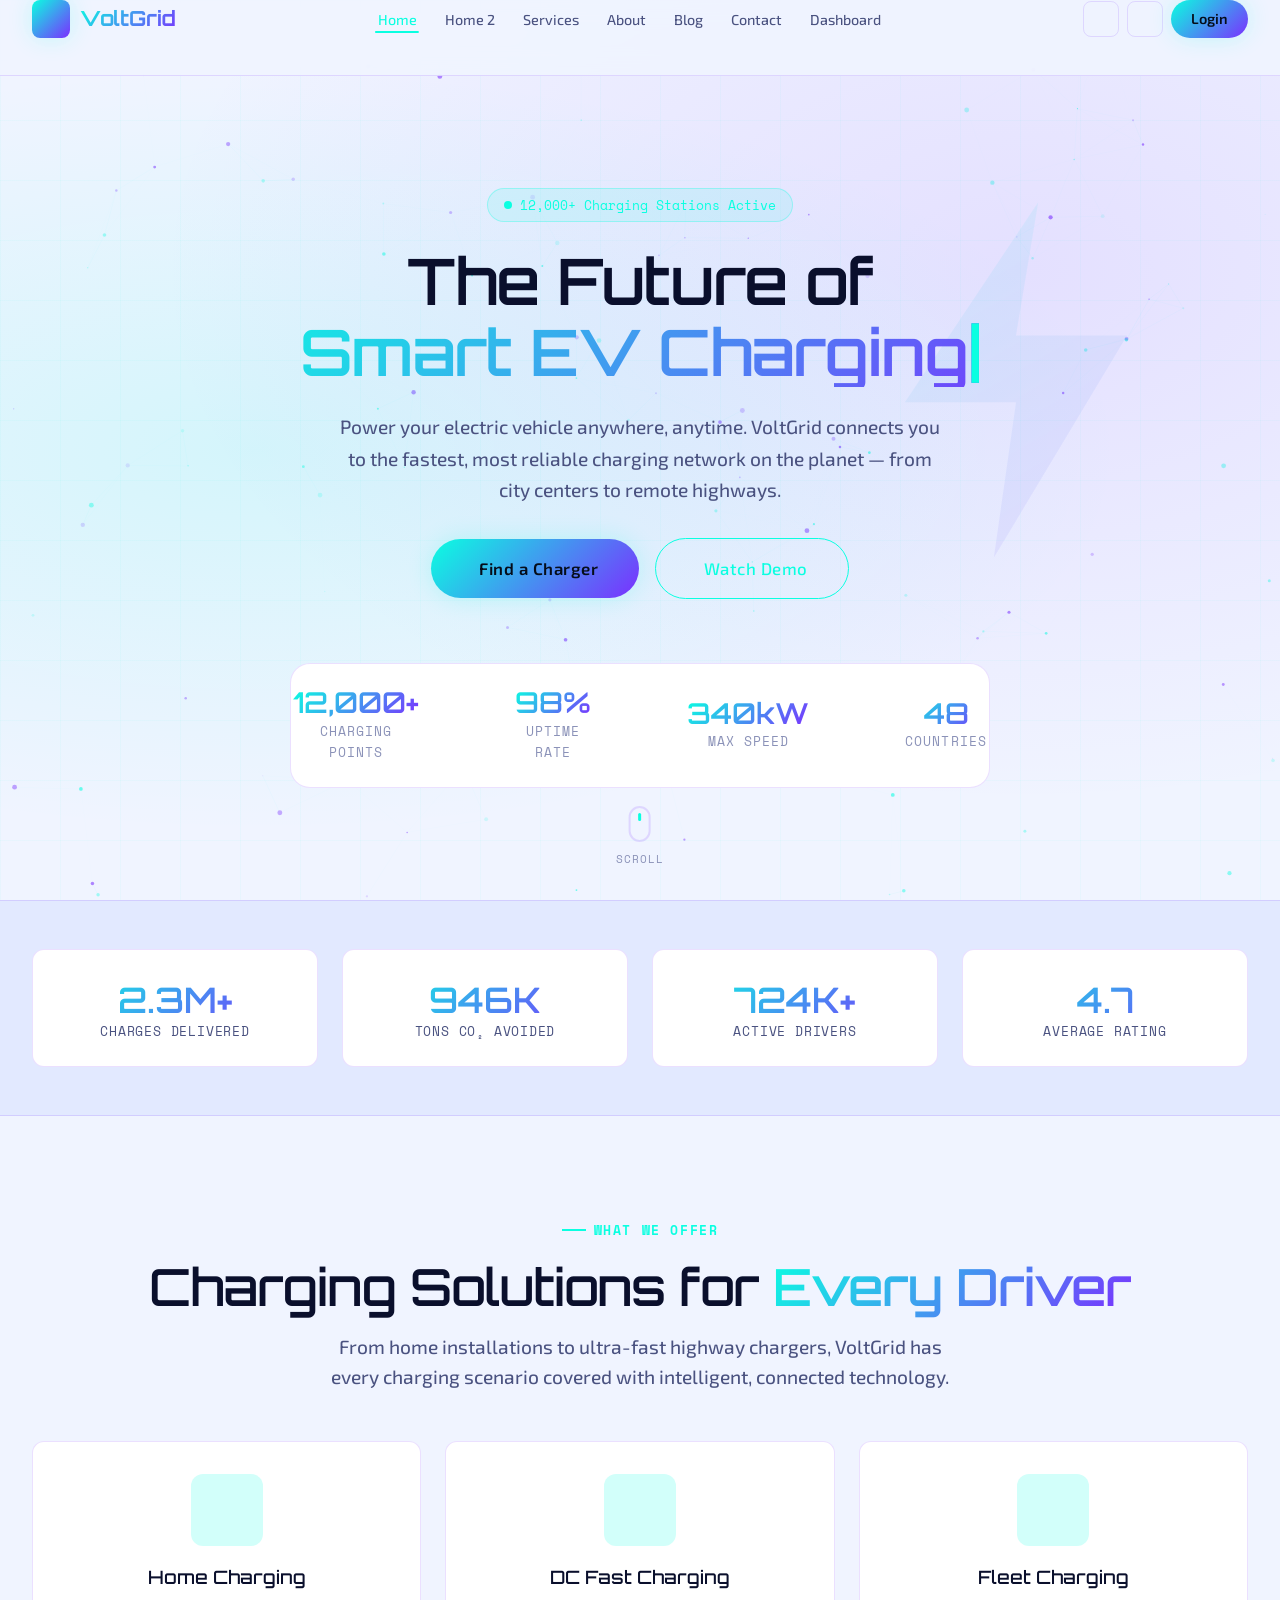
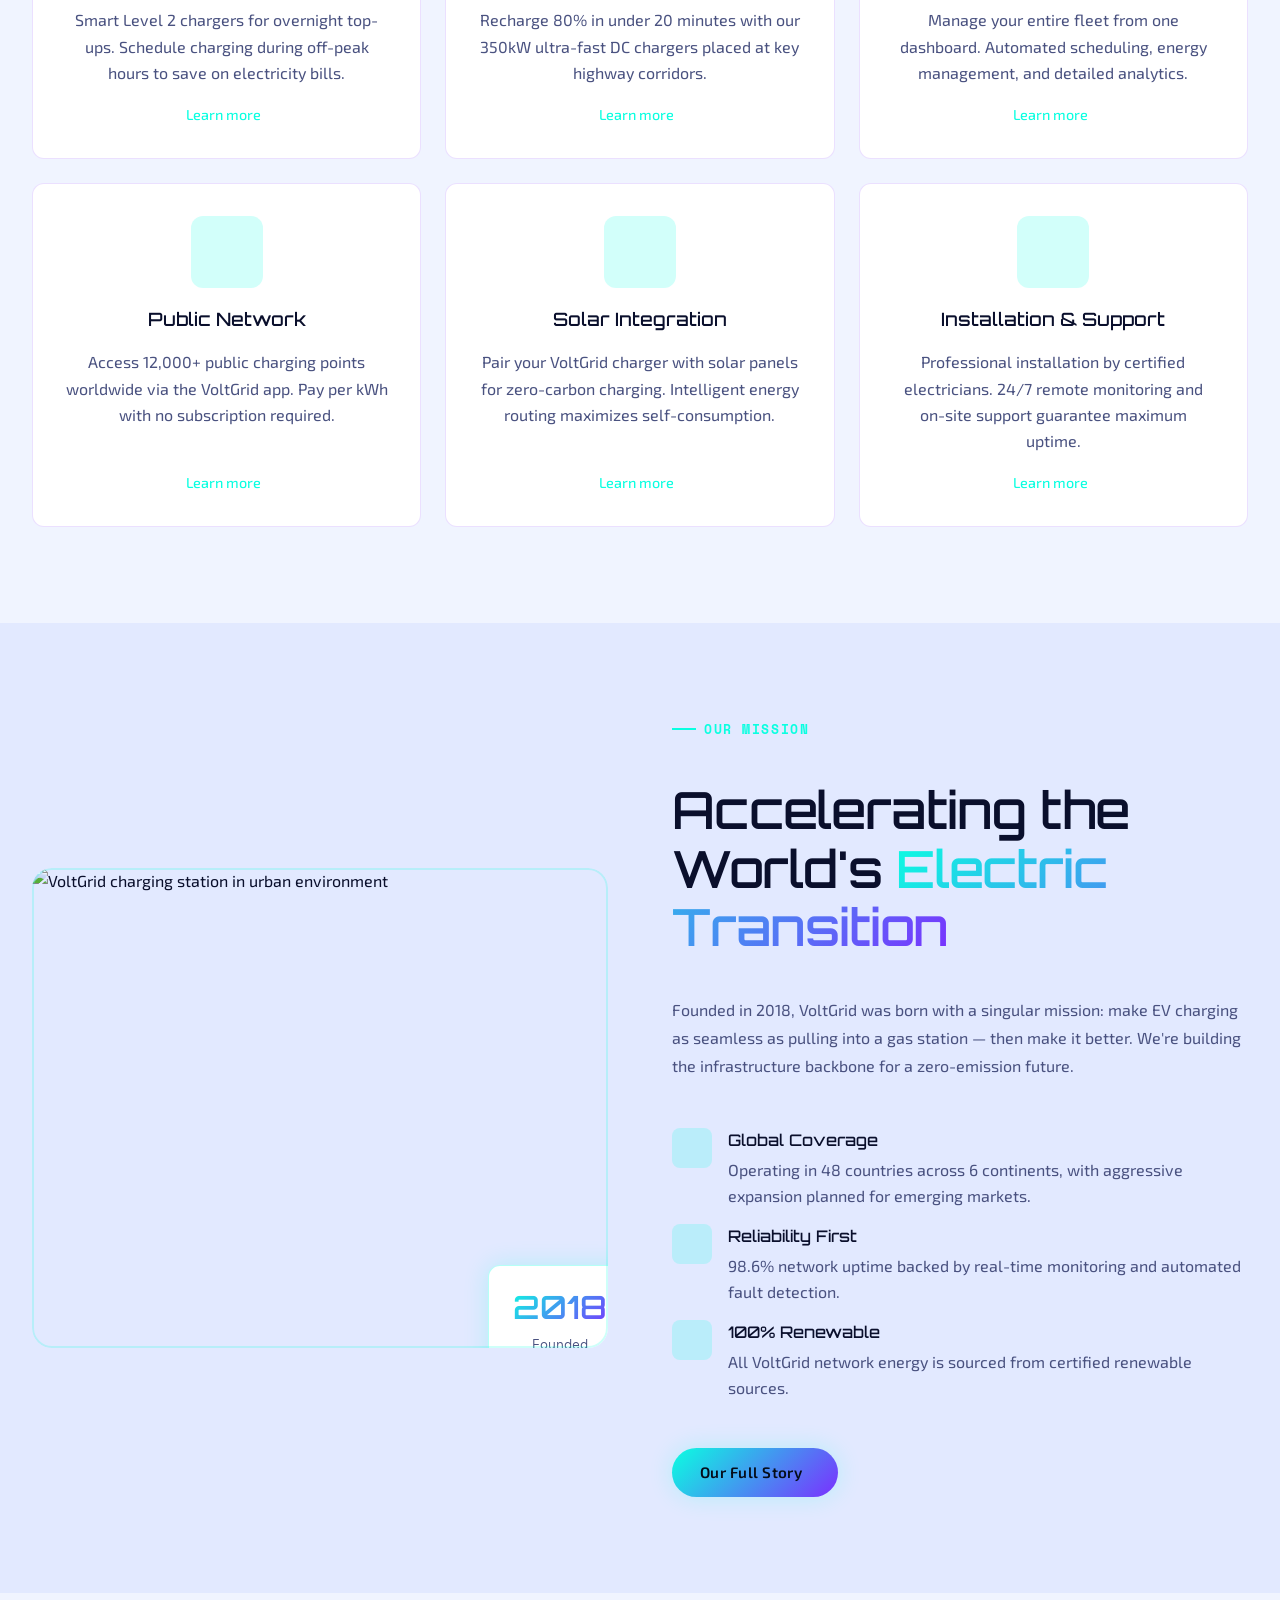
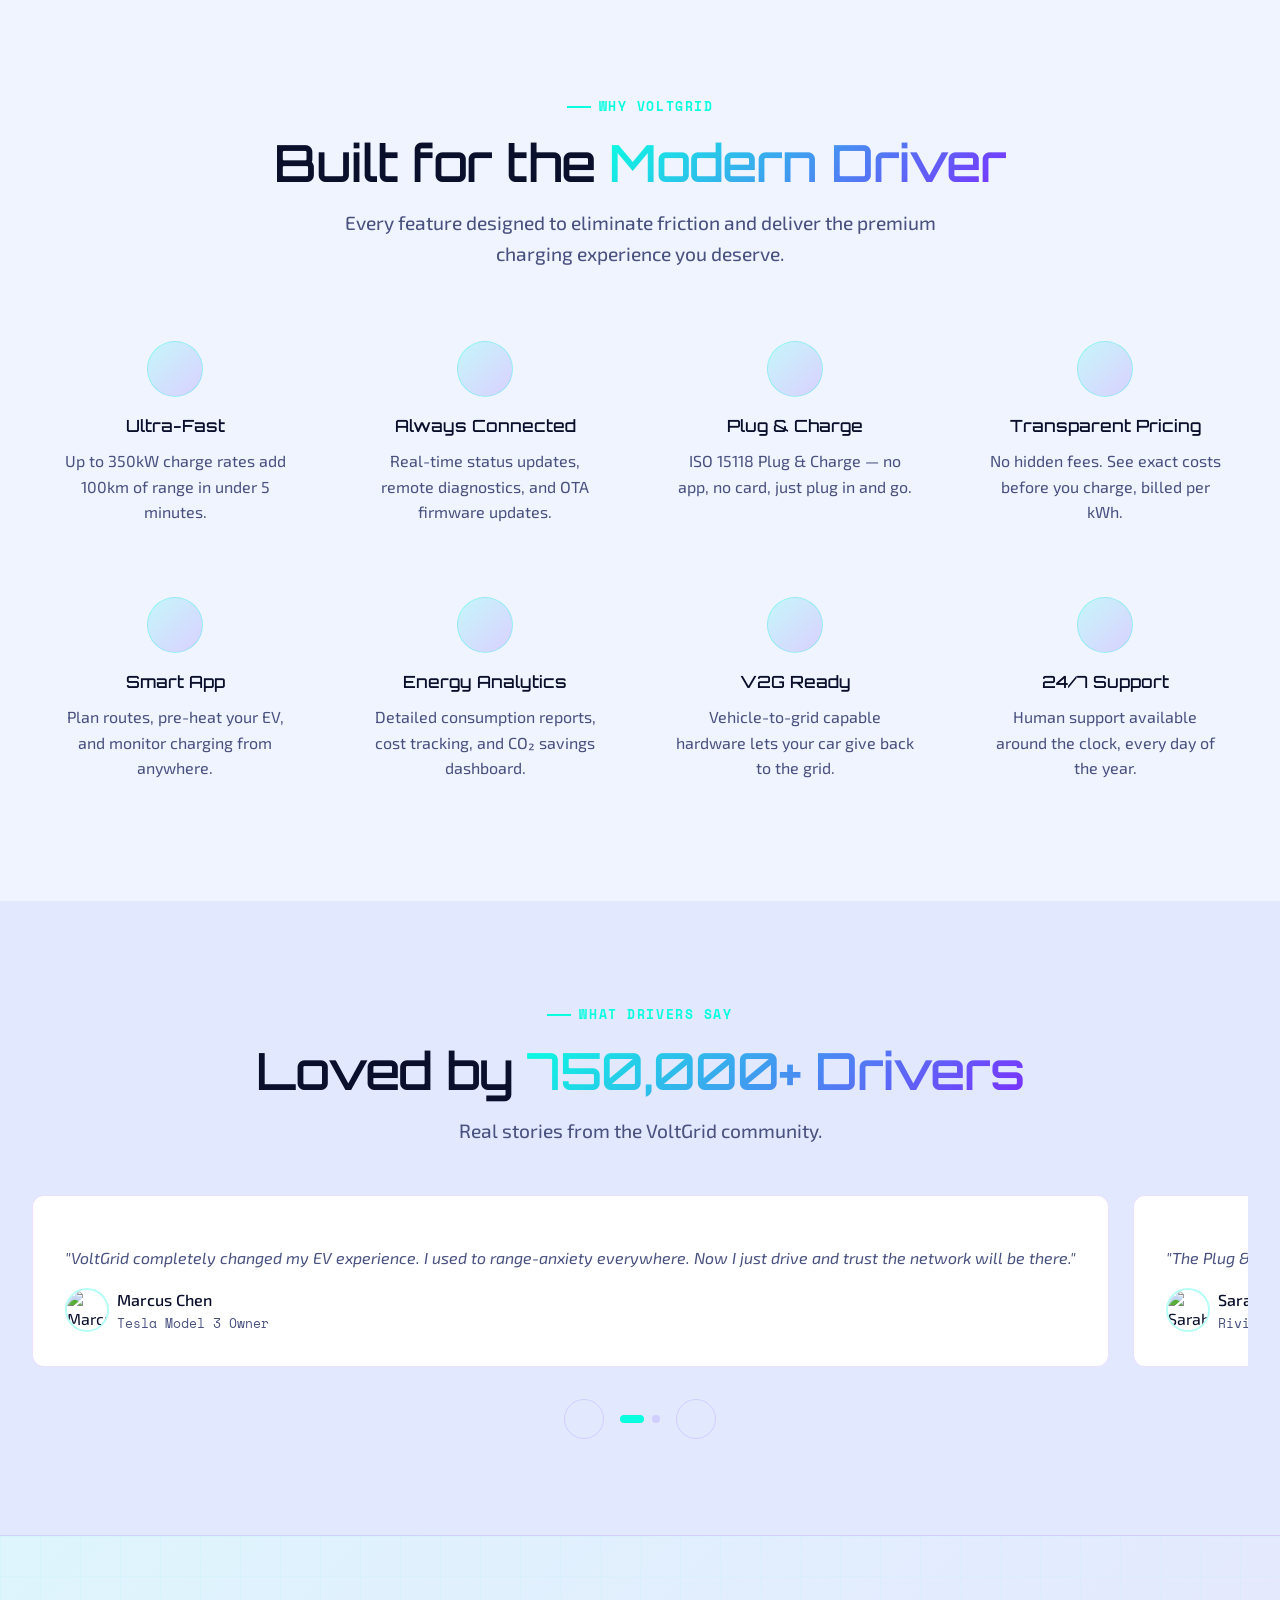
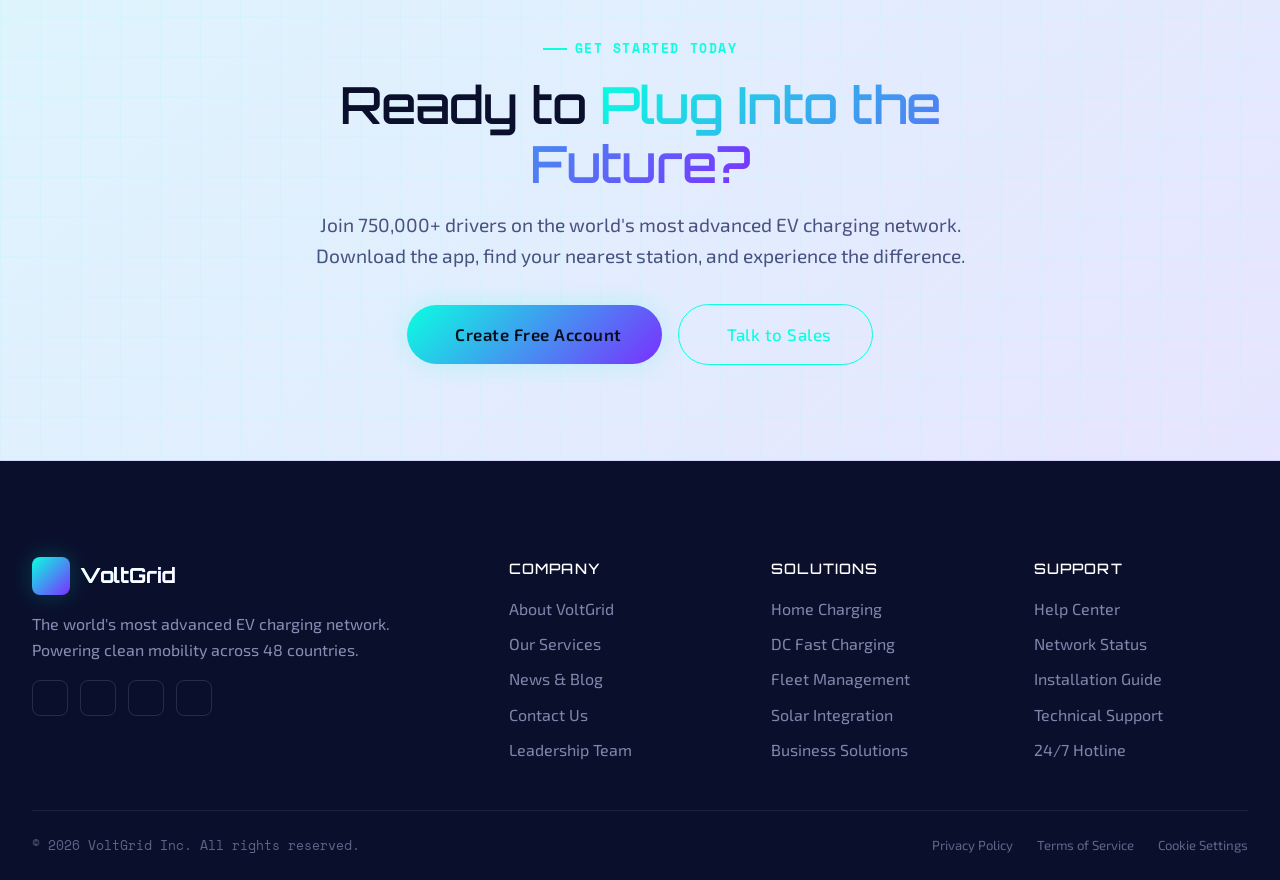
==== index.html @ 47f08f31 "first commit" ====
<!DOCTYPE html>
<html lang="en" data-theme="dark">
<head>
  <meta charset="UTF-8" />
  <meta name="viewport" content="width=device-width, initial-scale=1.0" />
  <title>VoltGrid — Premium EV Charging Network</title>
  <meta name="description" content="VoltGrid is your premium electric vehicle charging network. Find fast chargers, book a slot, and power your journey across 12,000+ charging stations worldwide." />
  <link rel="icon" href="data:image/svg+xml,<svg xmlns='http://www.w3.org/2000/svg' viewBox='0 0 100 100'><text y='.9em' font-size='90'>⚡</text></svg>" />
  <link rel="stylesheet" href="assets/css/style.css" />
  <link rel="stylesheet" href="assets/css/rtl.css" />
  <script src="https://unpkg.com/@phosphor-icons/web@2.1.1/src/index.js" defer></script>
  <!-- JSON-LD Structured Data -->
  <script type="application/ld+json">
  {
    "@context": "https://schema.org",
    "@type": "Organization",
    "name": "VoltGrid",
    "description": "Premium EV Charging Network",
    "url": "https://voltgrid.ev",
    "logo": "https://voltgrid.ev/assets/logo.png",
    "contactPoint": {
      "@type": "ContactPoint",
      "telephone": "+1-800-VOLTGRID",
      "contactType": "customer support"
    }
  }
  </script>
</head>
<body>

  <!-- ── NAVBAR ── -->
  <nav class="navbar" role="navigation" aria-label="Main navigation">
    <div class="container">
      <div class="nav-inner">
        <a href="index.html" class="nav-logo" aria-label="VoltGrid Home">
          <div class="nav-logo-icon"><i class="ph ph-lightning"></i></div>
          <span class="nav-logo-text">VoltGrid</span>
        </a>
        <ul class="nav-links" role="list">
          <li><a href="index.html" class="nav-link">Home</a></li>
          <li><a href="home2.html" class="nav-link">Home 2</a></li>
          <li><a href="services.html" class="nav-link">Services</a></li>
          <li><a href="about.html" class="nav-link">About</a></li>
          <li><a href="blog.html" class="nav-link">Blog</a></li>
          <li><a href="contact.html" class="nav-link">Contact</a></li>
          <li><a href="dashboard.html" class="nav-link">Dashboard</a></li>
        </ul>
        <div class="nav-actions">
          <button class="btn-rtl" aria-label="Toggle RTL direction" title="Toggle text direction">
            <i class="ph ph-arrows-left-right"></i>
          </button>
          <button class="btn-theme" aria-label="Switch to dark mode">
            <i class="ph ph-moon"></i>
          </button>
          <a href="login.html" class="btn-login">Login</a>
          <button class="btn-hamburger" aria-label="Open navigation menu" aria-expanded="false" aria-controls="nav-drawer">
            <i class="ph ph-list"></i>
          </button>
        </div>
      </div>
    </div>
  </nav>

  <!-- Drawer Overlay -->
  <div class="nav-overlay" role="presentation"></div>

  <!-- Mobile Drawer -->
  <div class="nav-drawer" id="nav-drawer" role="dialog" aria-modal="true" aria-label="Navigation menu">
    <div class="drawer-header">
      <a href="index.html" class="nav-logo">
        <div class="nav-logo-icon"><i class="ph ph-lightning"></i></div>
        <span class="nav-logo-text">VoltGrid</span>
      </a>
      <button class="btn-drawer-close" aria-label="Close navigation menu">
        <i class="ph ph-x"></i>
      </button>
    </div>
    <nav class="drawer-links" aria-label="Mobile navigation">
      <a href="index.html" class="drawer-link"><i class="ph ph-house"></i> Home</a>
      <a href="home2.html" class="drawer-link"><i class="ph ph-layout"></i> Home 2</a>
      <a href="services.html" class="drawer-link"><i class="ph ph-briefcase"></i> Services</a>
      <a href="about.html" class="drawer-link"><i class="ph ph-info"></i> About</a>
      <a href="blog.html" class="drawer-link"><i class="ph ph-newspaper"></i> Blog</a>
      <a href="contact.html" class="drawer-link"><i class="ph ph-envelope"></i> Contact</a>
      <a href="dashboard.html" class="drawer-link"><i class="ph ph-squares-four"></i> Dashboard</a>
    </nav>
    <div class="drawer-footer">
      <span class="drawer-label">Preferences</span>
      <div class="drawer-actions">
        <button class="btn-theme" aria-label="Toggle theme">
          <i class="ph ph-moon"></i>
        </button>
        <button class="btn-rtl" aria-label="Toggle text direction">
          <i class="ph ph-arrows-left-right"></i>
        </button>
        <a href="login.html" class="btn btn-primary btn-sm" style="margin-inline-start: auto;">Login</a>
      </div>
    </div>
  </div>

  <!-- ── MAIN ── -->
  <main id="main-content">

    <!-- ── HERO ── -->
    <section class="hero" aria-labelledby="hero-heading">
      <canvas id="particle-canvas" aria-hidden="true"></canvas>
      <div class="hero-grid-bg" aria-hidden="true"></div>
      <div class="hero-gradient" aria-hidden="true"></div>

      <!-- Floating bolt decoration -->
      <div class="hero-bolt" aria-hidden="true">
        <svg viewBox="0 0 120 180" fill="none" xmlns="http://www.w3.org/2000/svg">
          <path d="M70 10L10 100H60L50 170L110 70H60L70 10Z" fill="url(#boltGrad)" />
          <defs>
            <linearGradient id="boltGrad" x1="10" y1="10" x2="110" y2="170" gradientUnits="userSpaceOnUse">
              <stop stop-color="#0AFFE1"/>
              <stop offset="1" stop-color="#7B2FFF"/>
            </linearGradient>
          </defs>
        </svg>
      </div>

      <div class="container">
        <div class="hero-content">
          <div class="hero-badge">
            <span class="pulse"></span>
            12,000+ Charging Stations Active
          </div>

          <h1 class="hero-h1" id="hero-heading">
            <span class="line-1">The Future of</span>
            <span class="line-2 typewriter" id="typewriter-headline">Smart EV Charging</span>
          </h1>

          <p class="hero-lead">
            Power your electric vehicle anywhere, anytime. VoltGrid connects you to the fastest, most reliable charging network on the planet — from city centers to remote highways.
          </p>

          <div class="hero-actions">
            <a href="services.html" class="btn btn-primary btn-lg">
              <i class="ph ph-lightning-slash"></i>
              Find a Charger
            </a>
            <a href="about.html" class="btn btn-secondary btn-lg">
              <i class="ph ph-play-circle"></i>
              Watch Demo
            </a>
          </div>

          <div class="hero-stats">
            <div class="hero-stat">
              <div class="hero-stat-num"><span data-count="12000">0</span>+</div>
              <div class="hero-stat-label">Charging Points</div>
            </div>
            <div class="hero-stat-divider"></div>
            <div class="hero-stat">
              <div class="hero-stat-num"><span data-count="98">0</span>%</div>
              <div class="hero-stat-label">Uptime Rate</div>
            </div>
            <div class="hero-stat-divider"></div>
            <div class="hero-stat">
              <div class="hero-stat-num"><span data-count="340">0</span>kW</div>
              <div class="hero-stat-label">Max Speed</div>
            </div>
            <div class="hero-stat-divider"></div>
            <div class="hero-stat">
              <div class="hero-stat-num"><span data-count="48">0</span></div>
              <div class="hero-stat-label">Countries</div>
            </div>
          </div>
        </div>
      </div>

      <div class="scroll-indicator" aria-hidden="true">
        <div class="scroll-mouse"></div>
        <span>Scroll</span>
      </div>
    </section>

    <!-- ── STATS BAR ── -->
    <section class="stats-bar section-sm" aria-label="Key statistics">
      <div class="container">
        <div class="stats-grid">
          <div class="stat-item reveal">
            <div class="stat-icon"><i class="ph ph-charging-station"></i></div>
            <div class="stat-number"><span data-count="2.4">0</span>M+</div>
            <div class="stat-label">Charges Delivered</div>
          </div>
          <div class="stat-item reveal reveal-delay-1">
            <div class="stat-icon"><i class="ph ph-leaf"></i></div>
            <div class="stat-number"><span data-count="980">0</span>K</div>
            <div class="stat-label">Tons CO₂ Avoided</div>
          </div>
          <div class="stat-item reveal reveal-delay-2">
            <div class="stat-icon"><i class="ph ph-users"></i></div>
            <div class="stat-number"><span data-count="750">0</span>K+</div>
            <div class="stat-label">Active Drivers</div>
          </div>
          <div class="stat-item reveal reveal-delay-3">
            <div class="stat-icon"><i class="ph ph-star"></i></div>
            <div class="stat-number"><span data-count="4.9">0</span></div>
            <div class="stat-label">Average Rating</div>
          </div>
        </div>
      </div>
    </section>

    <!-- ── SERVICES ── -->
    <section class="section" aria-labelledby="services-heading">
      <div class="container">
        <div class="text-center">
          <span class="section-label">What We Offer</span>
          <h2 class="section-heading" id="services-heading">
            Charging Solutions for <span class="text-gradient">Every Driver</span>
          </h2>
          <p class="section-subtext">
            From home installations to ultra-fast highway chargers, VoltGrid has every charging scenario covered with intelligent, connected technology.
          </p>
        </div>
        <div class="services-grid">
          <article class="service-card reveal">
            <div class="service-icon"><i class="ph ph-house-line"></i></div>
            <h3 class="service-title">Home Charging</h3>
            <p class="service-desc">Smart Level 2 chargers for overnight top-ups. Schedule charging during off-peak hours to save on electricity bills.</p>
            <a href="services.html" class="service-link">Learn more <i class="ph ph-arrow-right"></i></a>
          </article>
          <article class="service-card reveal reveal-delay-1">
            <div class="service-icon"><i class="ph ph-lightning"></i></div>
            <h3 class="service-title">DC Fast Charging</h3>
            <p class="service-desc">Recharge 80% in under 20 minutes with our 350kW ultra-fast DC chargers placed at key highway corridors.</p>
            <a href="services.html" class="service-link">Learn more <i class="ph ph-arrow-right"></i></a>
          </article>
          <article class="service-card reveal reveal-delay-2">
            <div class="service-icon"><i class="ph ph-buildings"></i></div>
            <h3 class="service-title">Fleet Charging</h3>
            <p class="service-desc">Manage your entire fleet from one dashboard. Automated scheduling, energy management, and detailed analytics.</p>
            <a href="services.html" class="service-link">Learn more <i class="ph ph-arrow-right"></i></a>
          </article>
          <article class="service-card reveal reveal-delay-3">
            <div class="service-icon"><i class="ph ph-map-pin"></i></div>
            <h3 class="service-title">Public Network</h3>
            <p class="service-desc">Access 12,000+ public charging points worldwide via the VoltGrid app. Pay per kWh with no subscription required.</p>
            <a href="services.html" class="service-link">Learn more <i class="ph ph-arrow-right"></i></a>
          </article>
          <article class="service-card reveal reveal-delay-4">
            <div class="service-icon"><i class="ph ph-solar-panel"></i></div>
            <h3 class="service-title">Solar Integration</h3>
            <p class="service-desc">Pair your VoltGrid charger with solar panels for zero-carbon charging. Intelligent energy routing maximizes self-consumption.</p>
            <a href="services.html" class="service-link">Learn more <i class="ph ph-arrow-right"></i></a>
          </article>
          <article class="service-card reveal reveal-delay-5">
            <div class="service-icon"><i class="ph ph-wrench"></i></div>
            <h3 class="service-title">Installation & Support</h3>
            <p class="service-desc">Professional installation by certified electricians. 24/7 remote monitoring and on-site support guarantee maximum uptime.</p>
            <a href="services.html" class="service-link">Learn more <i class="ph ph-arrow-right"></i></a>
          </article>
        </div>
      </div>
    </section>

    <!-- ── ABOUT ── -->
    <section class="section features-bg" aria-labelledby="about-heading">
      <div class="container">
        <div class="about-grid">
          <div class="about-image-wrap reveal">
            <img src="https://images.unsplash.com/photo-1593941707882-a5bba14938c7?w=800&q=80" alt="VoltGrid charging station in urban environment" loading="lazy" />
            <div class="about-badge-float">
              <div class="num">2018</div>
              <div class="lbl">Founded</div>
            </div>
          </div>
          <div class="about-content reveal reveal-delay-2">
            <span class="section-label">Our Mission</span>
            <h2 class="section-heading" id="about-heading" style="text-align:start">
              Accelerating the World's <span class="text-gradient">Electric Transition</span>
            </h2>
            <p style="color:var(--color-text-muted); line-height:1.75; margin-block-end:var(--space-3)">
              Founded in 2018, VoltGrid was born with a singular mission: make EV charging as seamless as pulling into a gas station — then make it better. We're building the infrastructure backbone for a zero-emission future.
            </p>
            <div class="about-points">
              <div class="about-point">
                <div class="about-point-icon"><i class="ph ph-globe-hemisphere-west"></i></div>
                <div class="about-point-text">
                  <h4>Global Coverage</h4>
                  <p>Operating in 48 countries across 6 continents, with aggressive expansion planned for emerging markets.</p>
                </div>
              </div>
              <div class="about-point">
                <div class="about-point-icon"><i class="ph ph-shield-check"></i></div>
                <div class="about-point-text">
                  <h4>Reliability First</h4>
                  <p>98.6% network uptime backed by real-time monitoring and automated fault detection.</p>
                </div>
              </div>
              <div class="about-point">
                <div class="about-point-icon"><i class="ph ph-recycle"></i></div>
                <div class="about-point-text">
                  <h4>100% Renewable</h4>
                  <p>All VoltGrid network energy is sourced from certified renewable sources.</p>
                </div>
              </div>
            </div>
            <div style="margin-block-start:var(--space-3)">
              <a href="about.html" class="btn btn-primary">Our Full Story <i class="ph ph-arrow-right"></i></a>
            </div>
          </div>
        </div>
      </div>
    </section>

    <!-- ── FEATURES ── -->
    <section class="section" aria-labelledby="features-heading">
      <div class="container">
        <div class="text-center">
          <span class="section-label">Why VoltGrid</span>
          <h2 class="section-heading" id="features-heading">
            Built for the <span class="text-gradient">Modern Driver</span>
          </h2>
          <p class="section-subtext">
            Every feature designed to eliminate friction and deliver the premium charging experience you deserve.
          </p>
        </div>
        <div class="features-grid">
          <div class="feature-item reveal">
            <div class="feature-icon"><i class="ph ph-rocket"></i></div>
            <h3 class="feature-title">Ultra-Fast</h3>
            <p class="feature-text">Up to 350kW charge rates add 100km of range in under 5 minutes.</p>
          </div>
          <div class="feature-item reveal reveal-delay-1">
            <div class="feature-icon"><i class="ph ph-wifi-high"></i></div>
            <h3 class="feature-title">Always Connected</h3>
            <p class="feature-text">Real-time status updates, remote diagnostics, and OTA firmware updates.</p>
          </div>
          <div class="feature-item reveal reveal-delay-2">
            <div class="feature-icon"><i class="ph ph-lock-simple-open"></i></div>
            <h3 class="feature-title">Plug & Charge</h3>
            <p class="feature-text">ISO 15118 Plug & Charge — no app, no card, just plug in and go.</p>
          </div>
          <div class="feature-item reveal reveal-delay-3">
            <div class="feature-icon"><i class="ph ph-currency-dollar"></i></div>
            <h3 class="feature-title">Transparent Pricing</h3>
            <p class="feature-text">No hidden fees. See exact costs before you charge, billed per kWh.</p>
          </div>
          <div class="feature-item reveal">
            <div class="feature-icon"><i class="ph ph-device-mobile"></i></div>
            <h3 class="feature-title">Smart App</h3>
            <p class="feature-text">Plan routes, pre-heat your EV, and monitor charging from anywhere.</p>
          </div>
          <div class="feature-item reveal reveal-delay-1">
            <div class="feature-icon"><i class="ph ph-chart-line-up"></i></div>
            <h3 class="feature-title">Energy Analytics</h3>
            <p class="feature-text">Detailed consumption reports, cost tracking, and CO₂ savings dashboard.</p>
          </div>
          <div class="feature-item reveal reveal-delay-2">
            <div class="feature-icon"><i class="ph ph-power"></i></div>
            <h3 class="feature-title">V2G Ready</h3>
            <p class="feature-text">Vehicle-to-grid capable hardware lets your car give back to the grid.</p>
          </div>
          <div class="feature-item reveal reveal-delay-3">
            <div class="feature-icon"><i class="ph ph-headset"></i></div>
            <h3 class="feature-title">24/7 Support</h3>
            <p class="feature-text">Human support available around the clock, every day of the year.</p>
          </div>
        </div>
      </div>
    </section>

    <!-- ── TESTIMONIALS ── -->
    <section class="section features-bg testimonials-section" aria-labelledby="testimonials-heading">
      <div class="container">
        <div class="text-center">
          <span class="section-label">What Drivers Say</span>
          <h2 class="section-heading" id="testimonials-heading">
            Loved by <span class="text-gradient">750,000+ Drivers</span>
          </h2>
          <p class="section-subtext">Real stories from the VoltGrid community.</p>
        </div>
        <div class="testimonials-carousel">
          <div class="testimonials-track">
            <div class="testimonial-card">
              <div class="testimonial-stars">
                <i class="ph-fill ph-star"></i><i class="ph-fill ph-star"></i><i class="ph-fill ph-star"></i><i class="ph-fill ph-star"></i><i class="ph-fill ph-star"></i>
              </div>
              <p class="testimonial-quote">VoltGrid completely changed my EV experience. I used to range-anxiety everywhere. Now I just drive and trust the network will be there.</p>
              <div class="testimonial-author">
                <img src="https://images.unsplash.com/photo-1507003211169-0a1dd7228f2d?w=88&q=80" alt="Marcus Chen" class="testimonial-avatar" loading="lazy" />
                <div>
                  <div class="testimonial-name">Marcus Chen</div>
                  <div class="testimonial-role">Tesla Model 3 Owner</div>
                </div>
              </div>
            </div>
            <div class="testimonial-card">
              <div class="testimonial-stars">
                <i class="ph-fill ph-star"></i><i class="ph-fill ph-star"></i><i class="ph-fill ph-star"></i><i class="ph-fill ph-star"></i><i class="ph-fill ph-star"></i>
              </div>
              <p class="testimonial-quote">The Plug & Charge feature is magic. I pull up, plug in, and it just charges. No fumbling with apps or cards. Absolutely seamless.</p>
              <div class="testimonial-author">
                <img src="https://images.unsplash.com/photo-1494790108377-be9c29b29330?w=88&q=80" alt="Sarah Müller" class="testimonial-avatar" loading="lazy" />
                <div>
                  <div class="testimonial-name">Sarah Müller</div>
                  <div class="testimonial-role">Rivian R1T Owner</div>
                </div>
              </div>
            </div>
            <div class="testimonial-card">
              <div class="testimonial-stars">
                <i class="ph-fill ph-star"></i><i class="ph-fill ph-star"></i><i class="ph-fill ph-star"></i><i class="ph-fill ph-star"></i><i class="ph-fill ph-star"></i>
              </div>
              <p class="testimonial-quote">As a fleet manager with 60 vans, VoltGrid's fleet dashboard is indispensable. Smart scheduling alone saved us 22% on energy costs last quarter.</p>
              <div class="testimonial-author">
                <img src="https://images.unsplash.com/photo-1472099645785-5658abf4ff4e?w=88&q=80" alt="James Okafor" class="testimonial-avatar" loading="lazy" />
                <div>
                  <div class="testimonial-name">James Okafor</div>
                  <div class="testimonial-role">Fleet Manager, DHL</div>
                </div>
              </div>
            </div>
            <div class="testimonial-card">
              <div class="testimonial-stars">
                <i class="ph-fill ph-star"></i><i class="ph-fill ph-star"></i><i class="ph-fill ph-star"></i><i class="ph-fill ph-star"></i><i class="ph-fill ph-star"></i>
              </div>
              <p class="testimonial-quote">I drove coast to coast in my Model Y using only VoltGrid stations. The route planning in the app routed me perfectly with zero range anxiety.</p>
              <div class="testimonial-author">
                <img src="https://images.unsplash.com/photo-1438761681033-6461ffad8d80?w=88&q=80" alt="Elena Rodriguez" class="testimonial-avatar" loading="lazy" />
                <div>
                  <div class="testimonial-name">Elena Rodriguez</div>
                  <div class="testimonial-role">Model Y Owner</div>
                </div>
              </div>
            </div>
            <div class="testimonial-card">
              <div class="testimonial-stars">
                <i class="ph-fill ph-star"></i><i class="ph-fill ph-star"></i><i class="ph-fill ph-star"></i><i class="ph-fill ph-star"></i><i class="ph-fill ph-star"></i>
              </div>
              <p class="testimonial-quote">The solar integration feature is incredible. My home charger syncs with my panels and I charge for free most sunny days. Brilliant engineering.</p>
              <div class="testimonial-author">
                <img src="https://images.unsplash.com/photo-1500648767791-00dcc994a43e?w=88&q=80" alt="David Park" class="testimonial-avatar" loading="lazy" />
                <div>
                  <div class="testimonial-name">David Park</div>
                  <div class="testimonial-role">Hyundai Ioniq 6 Owner</div>
                </div>
              </div>
            </div>
            <div class="testimonial-card">
              <div class="testimonial-stars">
                <i class="ph-fill ph-star"></i><i class="ph-fill ph-star"></i><i class="ph-fill ph-star"></i><i class="ph-fill ph-star"></i><i class="ph-fill ph-star"></i>
              </div>
              <p class="testimonial-quote">24/7 support is no joke. Called at 2am when a charger error occurred on a road trip — they resolved it remotely in under 10 minutes. Exceptional.</p>
              <div class="testimonial-author">
                <img src="https://images.unsplash.com/photo-1580489944761-15a19d654956?w=88&q=80" alt="Aisha Patel" class="testimonial-avatar" loading="lazy" />
                <div>
                  <div class="testimonial-name">Aisha Patel</div>
                  <div class="testimonial-role">BMW iX Owner</div>
                </div>
              </div>
            </div>
          </div>
        </div>
        <div class="carousel-controls">
          <button class="carousel-btn prev" aria-label="Previous testimonials"><i class="ph ph-caret-left"></i></button>
          <div class="carousel-dots" role="tablist" aria-label="Carousel navigation"></div>
          <button class="carousel-btn next" aria-label="Next testimonials"><i class="ph ph-caret-right"></i></button>
        </div>
      </div>
    </section>

    <!-- ── CTA ── -->
    <section class="cta-section" aria-labelledby="cta-heading">
      <div class="cta-bg" aria-hidden="true"></div>
      <div class="container">
        <div class="cta-content reveal">
          <span class="section-label" style="justify-content:center">Get Started Today</span>
          <h2 class="cta-h2" id="cta-heading">
            Ready to <span class="text-gradient">Plug Into the Future?</span>
          </h2>
          <p class="cta-text">
            Join 750,000+ drivers on the world's most advanced EV charging network. Download the app, find your nearest station, and experience the difference.
          </p>
          <div class="cta-actions">
            <a href="register.html" class="btn btn-primary btn-lg">
              <i class="ph ph-user-plus"></i>
              Create Free Account
            </a>
            <a href="contact.html" class="btn btn-secondary btn-lg">
              <i class="ph ph-envelope"></i>
              Talk to Sales
            </a>
          </div>
        </div>
      </div>
    </section>

  </main>

  <!-- ── FOOTER ── -->
  <footer class="footer" role="contentinfo">
    <div class="container">
      <div class="footer-grid">
        <div class="footer-brand">
          <a href="index.html" class="nav-logo" aria-label="VoltGrid Home">
            <div class="nav-logo-icon"><i class="ph ph-lightning"></i></div>
            <span class="nav-logo-text">VoltGrid</span>
          </a>
          <p class="footer-desc">The world's most advanced EV charging network. Powering clean mobility across 48 countries.</p>
          <div class="footer-socials">
            <a href="#" class="footer-social-link" aria-label="Twitter"><i class="ph ph-twitter-logo"></i></a>
            <a href="#" class="footer-social-link" aria-label="LinkedIn"><i class="ph ph-linkedin-logo"></i></a>
            <a href="#" class="footer-social-link" aria-label="Instagram"><i class="ph ph-instagram-logo"></i></a>
            <a href="#" class="footer-social-link" aria-label="YouTube"><i class="ph ph-youtube-logo"></i></a>
          </div>
        </div>
        <div>
          <h3 class="footer-col-title">Company</h3>
          <ul class="footer-links">
            <li><a href="about.html" class="footer-link">About VoltGrid</a></li>
            <li><a href="services.html" class="footer-link">Our Services</a></li>
            <li><a href="blog.html" class="footer-link">News & Blog</a></li>
            <li><a href="contact.html" class="footer-link">Contact Us</a></li>
            <li><a href="about.html#team" class="footer-link">Leadership Team</a></li>
          </ul>
        </div>
        <div>
          <h3 class="footer-col-title">Solutions</h3>
          <ul class="footer-links">
            <li><a href="services.html#service-home" class="footer-link">Home Charging</a></li>
            <li><a href="services.html#service-dc-fast" class="footer-link">DC Fast Charging</a></li>
            <li><a href="services.html#service-fleet" class="footer-link">Fleet Management</a></li>
            <li><a href="services.html#service-solar" class="footer-link">Solar Integration</a></li>
            <li><a href="services.html#service-business" class="footer-link">Business Solutions</a></li>
          </ul>
        </div>
        <div>
          <h3 class="footer-col-title">Support</h3>
          <ul class="footer-links">
            <li><a href="contact.html" class="footer-link">Help Center</a></li>
            <li><a href="home2.html#map-section" class="footer-link">Network Status</a></li>
            <li><a href="contact.html#faq-heading" class="footer-link">Installation Guide</a></li>
            <li><a href="contact.html" class="footer-link">Technical Support</a></li>
            <li><a href="contact.html" class="footer-link">24/7 Hotline</a></li>
          </ul>
        </div>
      </div>
      <div class="footer-bottom">
        <p class="footer-copy">© 2026 VoltGrid Inc. All rights reserved.</p>
        <div class="footer-bottom-links">
          <a href="#" class="footer-bottom-link">Privacy Policy</a>
          <a href="#" class="footer-bottom-link">Terms of Service</a>
          <a href="#" class="footer-bottom-link">Cookie Settings</a>
        </div>
      </div>
    </div>
  </footer>

  <script src="assets/js/main.js"></script>
</body>
</html>
---- assets/css/style.css ----
/* ============================================================
   VoltGrid EV Charging — Master Stylesheet
   Aesthetic: Retro-Futuristic
   Fonts: Orbitron (headings) + Exo 2 (body) + Space Mono (labels)
   ============================================================ */

@import url('https://fonts.googleapis.com/css2?family=Orbitron:wght@400;500;600;700;800;900&family=Exo+2:ital,wght@0,100..900;1,100..900&family=Space+Mono:ital,wght@0,400;0,700;1,400&display=swap');

/* ============================================================
   1. CSS DESIGN TOKENS (Root Variables)
   ============================================================ */
:root {
  /* Colors — Light Mode */
  --color-primary: #0AFFE1;
  --color-primary-dark: #00C9B1;
  --color-primary-glow: rgba(10, 255, 225, 0.18);
  --color-secondary: #7B2FFF;
  --color-secondary-glow: rgba(123, 47, 255, 0.18);
  --color-accent: #FF6B1A;
  --color-accent-glow: rgba(255, 107, 26, 0.18);

  --color-bg: #F0F4FF;
  --color-bg-alt: #E2E9FF;
  --color-surface: #FFFFFF;
  --color-surface-2: #F7F9FF;
  --color-border: rgba(123, 47, 255, 0.15);
  --color-border-glow: rgba(10, 255, 225, 0.3);

  --color-text: #0A0F2C;
  --color-text-muted: #4A5280;
  --color-text-subtle: #8B92B8;

  --color-nav-bg: rgba(240, 244, 255, 0.9);
  --color-nav-scrolled: rgba(240, 244, 255, 0.97);
  --color-drawer-bg: #FFFFFF;
  --color-footer-bg: #0A0F2C;
  --color-footer-text: #B0B8E0;

  /* Typography */
  --font-heading: 'Orbitron', sans-serif;
  --font-body: 'Exo 2', sans-serif;
  --font-mono: 'Space Mono', monospace;

  /* Font Weights */
  --weight-h1: 580;
  --weight-h2: 540;
  --weight-h3: 520;
  --weight-h4: 500;
  --weight-body: 420;
  --weight-lead: 460;
  --weight-btn: 510;
  --weight-label: 470;
  --weight-caption: 400;

  /* Font Sizes */
  --size-h1: clamp(2.8rem, 6vw, 5rem);
  --size-h2: clamp(2rem, 4vw, 3.5rem);
  --size-h3: clamp(1.4rem, 2.5vw, 2.25rem);
  --size-h4: 1.5rem;
  --size-body: 1rem;
  --size-lead: 1.2rem;
  --size-btn: 0.95rem;
  --size-label: 0.9rem;
  --size-caption: 0.82rem;

  /* Spacing (8px base) */
  --space-1: 0.5rem;   /* 8px */
  --space-2: 1rem;     /* 16px */
  --space-3: 1.5rem;   /* 24px */
  --space-4: 2rem;     /* 32px */
  --space-5: 3rem;     /* 48px */
  --space-6: 4rem;     /* 64px */
  --space-7: 6rem;     /* 96px */
  --space-8: 8rem;     /* 128px */

  /* Border Radius */
  --radius: 12px;
  --radius-sm: 8px;
  --radius-lg: 20px;
  --radius-pill: 100px;
  --radius-circle: 50%;

  /* Shadows */
  --shadow: 0 4px 24px rgba(10, 20, 80, 0.08);
  --shadow-glow: 0 0 24px rgba(10, 255, 225, 0.2);
  --shadow-glow-purple: 0 0 24px rgba(123, 47, 255, 0.2);
  --shadow-glow-accent: 0 0 24px rgba(255, 107, 26, 0.2);
  --shadow-card: 0 8px 32px rgba(10, 20, 80, 0.1);

  /* Transitions */
  --transition: 0.3s ease;
  --transition-slow: 0.6s ease;

  /* Navbar */
  --nav-height: 76px;

  /* Z-index */
  --z-nav: 1000;
  --z-drawer: 1100;
  --z-overlay: 1050;
  --z-modal: 1200;
}

/* ── Dark Mode ── */
[data-theme="dark"] {
  --color-bg: #050D1A;
  --color-bg-alt: #0A1628;
  --color-surface: #0D1E35;
  --color-surface-2: #112240;
  --color-border: rgba(10, 255, 225, 0.12);
  --color-border-glow: rgba(10, 255, 225, 0.35);

  --color-text: #E8F0FF;
  --color-text-muted: #8FA3CC;
  --color-text-subtle: #546080;

  --color-nav-bg: rgba(5, 13, 26, 0.85);
  --color-nav-scrolled: rgba(5, 13, 26, 0.97);
  --color-drawer-bg: #0D1E35;

  --shadow: 0 4px 24px rgba(0, 0, 0, 0.4);
  --shadow-card: 0 8px 32px rgba(0, 0, 0, 0.4);
}

/* ============================================================
   2. RESET & BASE
   ============================================================ */
*, *::before, *::after {
  box-sizing: border-box;
  margin: 0;
  padding: 0;
}

html {
  scroll-behavior: smooth;
  -webkit-text-size-adjust: 100%;
}

body {
  font-family: var(--font-body);
  font-weight: var(--weight-body);
  font-size: var(--size-body);
  color: var(--color-text);
  background-color: var(--color-bg);
  line-height: 1.6;
  transition: background-color var(--transition), color var(--transition);
  overflow-x: hidden;
}

img {
  max-width: 100%;
  height: auto;
  display: block;
}

a {
  color: inherit;
  text-decoration: none;
}

ul, ol {
  list-style: none;
}

button {
  cursor: pointer;
  border: none;
  background: none;
  font-family: inherit;
}

input, textarea, select {
  font-family: inherit;
}

/* ============================================================
   3. UTILITY CLASSES
   ============================================================ */
.container {
  width: 100%;
  max-width: 1280px;
  margin-inline: auto;
  padding-inline: var(--space-4);
}

.section {
  padding-block: var(--space-7);
}

.section-sm {
  padding-block: var(--space-5);
}

.text-center { text-align: center; }
.text-gradient {
  background: linear-gradient(135deg, var(--color-primary), var(--color-secondary));
  -webkit-background-clip: text;
  -webkit-text-fill-color: transparent;
  background-clip: text;
}
.text-gradient-accent {
  background: linear-gradient(135deg, var(--color-accent), #FF3D6B);
  -webkit-background-clip: text;
  -webkit-text-fill-color: transparent;
  background-clip: text;
}

.sr-only {
  position: absolute;
  width: 1px;
  height: 1px;
  padding: 0;
  margin: -1px;
  overflow: hidden;
  clip: rect(0, 0, 0, 0);
  white-space: nowrap;
  border-width: 0;
}

/* ── Section Label ── */
.section-label {
  display: inline-flex;
  align-items: center;
  gap: 0.5rem;
  font-family: var(--font-mono);
  font-size: var(--size-caption);
  font-weight: 700;
  color: var(--color-primary);
  text-transform: uppercase;
  letter-spacing: 0.12em;
  margin-block-end: var(--space-2);
}
.section-label::before {
  content: '';
  display: block;
  width: 24px;
  height: 2px;
  background: var(--color-primary);
}

/* ── Section Heading ── */
.section-heading {
  font-family: var(--font-heading);
  font-size: var(--size-h2);
  font-weight: var(--weight-h2);
  color: var(--color-text);
  line-height: 1.15;
  letter-spacing: -0.02em;
  margin-block-end: var(--space-2);
}

.section-subtext {
  font-size: var(--size-lead);
  font-weight: var(--weight-lead);
  color: var(--color-text-muted);
  max-width: 640px;
  margin-inline: auto;
  margin-block-end: var(--space-5);
  line-height: 1.6;
}

/* ── Grid Layouts ── */
.grid-2 { display: grid; grid-template-columns: repeat(2, 1fr); gap: var(--space-4); }
.grid-3 { display: grid; grid-template-columns: repeat(3, 1fr); gap: var(--space-4); }
.grid-4 { display: grid; grid-template-columns: repeat(4, 1fr); gap: var(--space-4); }

/* ============================================================
   4. BUTTONS
   ============================================================ */
.btn {
  display: inline-flex;
  align-items: center;
  justify-content: center;
  gap: 0.5rem;
  padding: 0.75rem 1.75rem;
  border-radius: var(--radius-pill);
  font-family: var(--font-body);
  font-size: var(--size-btn);
  font-weight: var(--weight-btn);
  letter-spacing: 0.03em;
  transition: all var(--transition);
  white-space: nowrap;
  cursor: pointer;
  position: relative;
  overflow: hidden;
}

.btn::after {
  content: '';
  position: absolute;
  inset: 0;
  background: rgba(255, 255, 255, 0.08);
  opacity: 0;
  transition: opacity var(--transition);
}
.btn:hover::after { opacity: 1; }

.btn-primary {
  background: linear-gradient(135deg, var(--color-primary), var(--color-secondary));
  color: #050D1A;
  font-weight: 600;
  box-shadow: var(--shadow-glow);
}
.btn-primary:hover {
  transform: translateY(-2px);
  box-shadow: 0 0 36px rgba(10, 255, 225, 0.35);
}

.btn-secondary {
  background: transparent;
  color: var(--color-primary);
  border: 1.5px solid var(--color-primary);
  box-shadow: inset 0 0 0 0 var(--color-primary);
}
.btn-secondary:hover {
  background: var(--color-primary-glow);
  transform: translateY(-2px);
  box-shadow: var(--shadow-glow);
}

.btn-accent {
  background: linear-gradient(135deg, var(--color-accent), #FF3D6B);
  color: #fff;
  box-shadow: var(--shadow-glow-accent);
}
.btn-accent:hover {
  transform: translateY(-2px);
  box-shadow: 0 0 36px rgba(255, 107, 26, 0.4);
}

.btn-ghost {
  background: transparent;
  color: var(--color-text);
  border: 1.5px solid var(--color-border);
}
.btn-ghost:hover {
  border-color: var(--color-primary);
  color: var(--color-primary);
}

.btn-sm {
  padding: 0.5rem 1.25rem;
  font-size: var(--size-caption);
}

.btn-lg {
  padding: 1rem 2.5rem;
  font-size: 1.05rem;
}

/* ============================================================
   5. CARDS
   ============================================================ */
.card {
  background: var(--color-surface);
  border: 1px solid var(--color-border);
  border-radius: var(--radius);
  padding: var(--space-4);
  display: flex;
  flex-direction: column;
  align-items: center;
  text-align: center;
  gap: var(--space-2);
  transition: all var(--transition);
  position: relative;
  overflow: hidden;
}

.card::before {
  content: '';
  position: absolute;
  inset-block-start: 0;
  inset-inline-start: 0;
  inset-inline-end: 0;
  height: 2px;
  background: linear-gradient(90deg, var(--color-primary), var(--color-secondary));
  opacity: 0;
  transition: opacity var(--transition);
}

.card:hover {
  transform: translateY(-6px);
  border-color: var(--color-border-glow);
  box-shadow: var(--shadow-glow);
}
.card:hover::before { opacity: 1; }

.card-icon {
  width: 64px;
  height: 64px;
  border-radius: var(--radius);
  background: var(--color-primary-glow);
  display: flex;
  align-items: center;
  justify-content: center;
  font-size: 1.75rem;
  color: var(--color-primary);
  margin-block-end: var(--space-1);
  transition: all var(--transition);
  flex-shrink: 0;
}

.card:hover .card-icon {
  background: linear-gradient(135deg, var(--color-primary), var(--color-secondary));
  color: #050D1A;
  box-shadow: var(--shadow-glow);
}

.card-title {
  font-family: var(--font-heading);
  font-size: var(--size-h3);
  font-weight: var(--weight-h3);
  color: var(--color-text);
  line-height: 1.2;
}

.card-text {
  font-size: var(--size-body);
  color: var(--color-text-muted);
  line-height: 1.65;
}

/* ── Glass Card ── */
.card-glass {
  background: rgba(255, 255, 255, 0.04);
  backdrop-filter: blur(20px);
  -webkit-backdrop-filter: blur(20px);
  border: 1px solid rgba(10, 255, 225, 0.12);
}

/* ============================================================
   6. NAVIGATION
   ============================================================ */
.navbar {
  position: fixed;
  inset-block-start: 0;
  inset-inline-start: 0;
  inset-inline-end: 0;
  height: var(--nav-height);
  z-index: var(--z-nav);
  background: var(--color-nav-bg);
  backdrop-filter: blur(12px);
  -webkit-backdrop-filter: blur(12px);
  border-block-end: 1px solid var(--color-border);
  transition: all var(--transition);
}

.navbar.scrolled {
  background: var(--color-nav-scrolled);
  box-shadow: 0 4px 32px rgba(0, 0, 0, 0.12);
  border-block-end-color: var(--color-border-glow);
}

.nav-inner {
  height: 100%;
  display: flex;
  align-items: center;
  justify-content: space-between;
  gap: var(--space-3);
}

/* Logo */
.nav-logo {
  display: flex;
  align-items: center;
  gap: 0.6rem;
  text-decoration: none;
  flex-shrink: 0;
}

.nav-logo-icon {
  width: 38px;
  height: 38px;
  background: linear-gradient(135deg, var(--color-primary), var(--color-secondary));
  border-radius: var(--radius-sm);
  display: flex;
  align-items: center;
  justify-content: center;
  font-size: 1.2rem;
  color: #050D1A;
  box-shadow: var(--shadow-glow);
}

.nav-logo-text {
  font-family: var(--font-heading);
  font-size: 1.3rem;
  font-weight: 700;
  background: linear-gradient(135deg, var(--color-primary), var(--color-secondary));
  -webkit-background-clip: text;
  -webkit-text-fill-color: transparent;
  background-clip: text;
}

/* Nav Links */
.nav-links {
  display: flex;
  align-items: center;
  gap: 0.25rem;
  flex: 1;
  justify-content: center;
}

.nav-link {
  font-family: var(--font-body);
  font-size: var(--size-label);
  font-weight: var(--weight-label);
  color: var(--color-text-muted);
  padding: 0.4rem 0.75rem;
  border-radius: var(--radius-sm);
  transition: all var(--transition);
  white-space: nowrap;
  position: relative;
}

.nav-link::after {
  content: '';
  position: absolute;
  inset-block-end: 2px;
  inset-inline-start: 50%;
  transform: translateX(-50%);
  width: 0;
  height: 2px;
  background: var(--color-primary);
  transition: width var(--transition);
  border-radius: 2px;
}

.nav-link:hover,
.nav-link.active {
  color: var(--color-primary);
}
.nav-link:hover::after,
.nav-link.active::after {
  width: 70%;
}

/* Nav Actions */
.nav-actions {
  display: flex;
  align-items: center;
  gap: 0.5rem;
  flex-shrink: 0;
}

/* RTL Toggle */
.btn-rtl {
  width: 36px;
  height: 36px;
  border-radius: var(--radius-sm);
  display: flex;
  align-items: center;
  justify-content: center;
  color: var(--color-text-muted);
  border: 1px solid var(--color-border);
  transition: all var(--transition);
  font-size: 1rem;
}
.btn-rtl:hover {
  color: var(--color-primary);
  border-color: var(--color-primary);
  background: var(--color-primary-glow);
}

/* Theme Toggle */
.btn-theme {
  width: 36px;
  height: 36px;
  border-radius: var(--radius-sm);
  display: flex;
  align-items: center;
  justify-content: center;
  color: var(--color-text-muted);
  border: 1px solid var(--color-border);
  transition: all var(--transition);
  font-size: 1rem;
}
.btn-theme:hover {
  color: var(--color-accent);
  border-color: var(--color-accent);
  background: var(--color-accent-glow);
}

/* Login Button */
.btn-login {
  padding: 0.45rem 1.25rem;
  border-radius: var(--radius-pill);
  font-family: var(--font-body);
  font-size: var(--size-label);
  font-weight: 600;
  background: linear-gradient(135deg, var(--color-primary), var(--color-secondary));
  color: #050D1A;
  border: none;
  cursor: pointer;
  transition: all var(--transition);
  box-shadow: var(--shadow-glow);
  white-space: nowrap;
}
.btn-login:hover {
  transform: translateY(-1px);
  box-shadow: 0 0 28px rgba(10, 255, 225, 0.4);
}

/* Hamburger */
.btn-hamburger {
  display: none;
  width: 40px;
  height: 40px;
  border-radius: var(--radius-sm);
  align-items: center;
  justify-content: center;
  color: var(--color-text);
  border: 1px solid var(--color-border);
  font-size: 1.3rem;
  transition: all var(--transition);
}
.btn-hamburger:hover {
  color: var(--color-primary);
  border-color: var(--color-primary);
}

/* ── Mobile Drawer ── */
.nav-overlay {
  display: none;
  position: fixed;
  inset: 0;
  background: rgba(5, 13, 26, 0.7);
  backdrop-filter: blur(4px);
  z-index: var(--z-overlay);
  opacity: 0;
  transition: opacity var(--transition);
}
.nav-overlay.active {
  display: block;
  opacity: 1;
}

.nav-drawer {
  position: fixed;
  inset-block: 0;
  inset-inline-end: -340px;
  width: min(340px, 90vw);
  background: var(--color-drawer-bg);
  z-index: var(--z-drawer);
  padding: var(--space-4);
  display: flex;
  flex-direction: column;
  gap: var(--space-3);
  transition: inset-inline-end 0.35s cubic-bezier(0.4, 0, 0.2, 1);
  border-inline-start: 1px solid var(--color-border);
  overflow-y: auto;
}

.nav-drawer.open {
  inset-inline-end: 0;
}

/* RTL Drawer — slide from left */
[dir="rtl"] .nav-drawer {
  inset-inline-end: auto;
  inset-inline-start: -340px;
  border-inline-start: none;
  border-inline-end: 1px solid var(--color-border);
}
[dir="rtl"] .nav-drawer.open {
  inset-inline-start: 0;
}

.drawer-header {
  display: flex;
  align-items: center;
  justify-content: space-between;
  padding-block-end: var(--space-2);
  border-block-end: 1px solid var(--color-border);
}

.btn-drawer-close {
  width: 36px;
  height: 36px;
  border-radius: var(--radius-sm);
  display: flex;
  align-items: center;
  justify-content: center;
  color: var(--color-text-muted);
  border: 1px solid var(--color-border);
  font-size: 1.1rem;
  transition: all var(--transition);
}
.btn-drawer-close:hover {
  color: var(--color-accent);
  border-color: var(--color-accent);
}

.drawer-links {
  display: flex;
  flex-direction: column;
  gap: 0.25rem;
  flex: 1;
}

.drawer-link {
  display: flex;
  align-items: center;
  gap: 0.75rem;
  padding: 0.85rem 1rem;
  border-radius: var(--radius-sm);
  font-size: var(--size-body);
  font-weight: var(--weight-label);
  color: var(--color-text-muted);
  min-height: 44px;
  transition: all var(--transition);
}
.drawer-link:hover,
.drawer-link.active {
  background: var(--color-primary-glow);
  color: var(--color-primary);
}

.drawer-footer {
  display: flex;
  flex-direction: column;
  gap: var(--space-2);
  padding-block-start: var(--space-2);
  border-block-start: 1px solid var(--color-border);
}

.drawer-actions {
  display: flex;
  align-items: center;
  gap: 0.75rem;
}

.drawer-label {
  font-family: var(--font-mono);
  font-size: var(--size-caption);
  color: var(--color-text-subtle);
}

/* ============================================================
   7. HERO SECTION
   ============================================================ */
.hero {
  position: relative;
  min-height: 100vh;
  display: flex;
  align-items: center;
  overflow: hidden;
  padding-block-start: var(--nav-height);
}

/* Particle Canvas */
#particle-canvas {
  position: absolute;
  inset: 0;
  width: 100%;
  height: 100%;
  z-index: 0;
}

/* Hero Grid BG */
.hero-grid-bg {
  position: absolute;
  inset: 0;
  background-image:
    linear-gradient(rgba(10, 255, 225, 0.04) 1px, transparent 1px),
    linear-gradient(90deg, rgba(10, 255, 225, 0.04) 1px, transparent 1px);
  background-size: 60px 60px;
  z-index: 0;
  animation: gridDrift 20s linear infinite;
}

@keyframes gridDrift {
  0% { background-position: 0 0; }
  100% { background-position: 60px 60px; }
}

.hero-gradient {
  position: absolute;
  inset: 0;
  background:
    radial-gradient(ellipse at 20% 50%, rgba(10, 255, 225, 0.12) 0%, transparent 60%),
    radial-gradient(ellipse at 80% 30%, rgba(123, 47, 255, 0.1) 0%, transparent 60%);
  z-index: 0;
}

.hero-content {
  position: relative;
  z-index: 1;
  text-align: center;
  max-width: 900px;
  margin-inline: auto;
}

.hero-badge {
  display: inline-flex;
  align-items: center;
  gap: 0.5rem;
  padding: 0.35rem 1rem;
  border-radius: var(--radius-pill);
  background: rgba(10, 255, 225, 0.1);
  border: 1px solid rgba(10, 255, 225, 0.3);
  font-family: var(--font-mono);
  font-size: var(--size-caption);
  color: var(--color-primary);
  margin-block-end: var(--space-3);
  animation: fadeInDown 0.8s ease both;
}

.hero-badge .pulse {
  width: 8px;
  height: 8px;
  border-radius: 50%;
  background: var(--color-primary);
  animation: pulse 2s ease infinite;
}

@keyframes pulse {
  0%, 100% { opacity: 1; transform: scale(1); }
  50% { opacity: 0.4; transform: scale(0.7); }
}

.hero-h1 {
  font-family: var(--font-heading);
  font-size: var(--size-h1);
  font-weight: var(--weight-h1);
  line-height: 1.1;
  letter-spacing: -0.02em;
  margin-block-end: var(--space-3);
  animation: fadeInUp 0.9s ease 0.2s both;
}

.hero-h1 .line-1 {
  display: block;
  color: var(--color-text);
}
.hero-h1 .line-2 {
  display: block;
  background: linear-gradient(135deg, var(--color-primary), var(--color-secondary));
  -webkit-background-clip: text;
  -webkit-text-fill-color: transparent;
  background-clip: text;
}

/* Typewriter cursor */
.typewriter::after {
  content: '|';
  animation: blink 0.8s step-end infinite;
  -webkit-text-fill-color: var(--color-primary);
  color: var(--color-primary);
}
@keyframes blink {
  0%, 100% { opacity: 1; }
  50% { opacity: 0; }
}

.hero-lead {
  font-size: var(--size-lead);
  font-weight: var(--weight-lead);
  color: var(--color-text-muted);
  max-width: 600px;
  margin-inline: auto;
  margin-block-end: var(--space-4);
  line-height: 1.65;
  animation: fadeInUp 0.9s ease 0.4s both;
}

.hero-actions {
  display: flex;
  align-items: center;
  justify-content: center;
  gap: var(--space-2);
  flex-wrap: wrap;
  margin-block-end: var(--space-6);
  animation: fadeInUp 0.9s ease 0.6s both;
}

/* Charging bolt animation */
.hero-bolt {
  position: absolute;
  inset-inline-end: 5%;
  inset-block-start: 20%;
  opacity: 0.08;
  z-index: 0;
  animation: float 6s ease-in-out infinite;
}

.hero-bolt svg {
  width: 400px;
  height: 400px;
}

/* Stats strip */
.hero-stats {
  display: flex;
  align-items: center;
  justify-content: center;
  gap: var(--space-5);
  padding: var(--space-3) var(--space-4);
  background: var(--color-surface);
  border: 1px solid var(--color-border);
  border-radius: var(--radius-lg);
  max-width: 700px;
  margin-inline: auto;
  animation: fadeInUp 0.9s ease 0.8s both;
}

.hero-stat {
  text-align: center;
}
.hero-stat-num {
  font-family: var(--font-heading);
  font-size: 1.8rem;
  font-weight: 580;
  background: linear-gradient(135deg, var(--color-primary), var(--color-secondary));
  -webkit-background-clip: text;
  -webkit-text-fill-color: transparent;
  background-clip: text;
  line-height: 1;
}
.hero-stat-label {
  font-family: var(--font-mono);
  font-size: var(--size-caption);
  color: var(--color-text-subtle);
  margin-block-start: 0.25rem;
  text-transform: uppercase;
  letter-spacing: 0.08em;
}
.hero-stat-divider {
  width: 1px;
  height: 40px;
  background: var(--color-border);
}

/* ── Hero scroll indicator ── */
.scroll-indicator {
  position: absolute;
  inset-block-end: var(--space-4);
  inset-inline-start: 50%;
  transform: translateX(-50%);
  display: flex;
  flex-direction: column;
  align-items: center;
  gap: 0.5rem;
  color: var(--color-text-subtle);
  font-family: var(--font-mono);
  font-size: 0.7rem;
  letter-spacing: 0.1em;
  text-transform: uppercase;
  animation: fadeIn 1s ease 1.2s both;
}
.scroll-mouse {
  width: 22px;
  height: 36px;
  border: 2px solid var(--color-border);
  border-radius: 12px;
  position: relative;
}
.scroll-mouse::after {
  content: '';
  position: absolute;
  inset-block-start: 5px;
  inset-inline-start: 50%;
  transform: translateX(-50%);
  width: 3px;
  height: 8px;
  background: var(--color-primary);
  border-radius: 2px;
  animation: scrollDot 2s ease infinite;
}
@keyframes scrollDot {
  0%, 100% { opacity: 1; transform: translateX(-50%) translateY(0); }
  50% { opacity: 0; transform: translateX(-50%) translateY(10px); }
}

/* ============================================================
   8. STATS BAR
   ============================================================ */
.stats-bar {
  padding-block: var(--space-5);
  background: var(--color-bg-alt);
  border-block: 1px solid var(--color-border);
}

.stats-grid {
  display: grid;
  grid-template-columns: repeat(4, 1fr);
  gap: var(--space-3);
}

.stat-item {
  text-align: center;
  padding: var(--space-3);
  border-radius: var(--radius);
  background: var(--color-surface);
  border: 1px solid var(--color-border);
  transition: all var(--transition);
}
.stat-item:hover {
  border-color: var(--color-border-glow);
  box-shadow: var(--shadow-glow);
}

.stat-icon {
  font-size: 1.8rem;
  color: var(--color-primary);
  margin-block-end: 0.5rem;
}

.stat-number {
  font-family: var(--font-heading);
  font-size: 2.2rem;
  font-weight: 580;
  background: linear-gradient(135deg, var(--color-primary), var(--color-secondary));
  -webkit-background-clip: text;
  -webkit-text-fill-color: transparent;
  background-clip: text;
  line-height: 1;
}

.stat-label {
  font-size: var(--size-caption);
  color: var(--color-text-muted);
  margin-block-start: 0.25rem;
  font-family: var(--font-mono);
  text-transform: uppercase;
  letter-spacing: 0.06em;
}

/* ============================================================
   9. SERVICES SECTION
   ============================================================ */
.services-grid {
  display: grid;
  grid-template-columns: repeat(3, 1fr);
  gap: var(--space-3);
}

.service-card {
  background: var(--color-surface);
  border: 1px solid var(--color-border);
  border-radius: var(--radius);
  padding: var(--space-4);
  display: flex;
  flex-direction: column;
  align-items: center;
  text-align: center;
  gap: var(--space-2);
  transition: all var(--transition);
  position: relative;
  overflow: hidden;
}
.service-card::before {
  content: '';
  position: absolute;
  inset-block-start: 0;
  inset-inline: 0;
  height: 2px;
  background: linear-gradient(90deg, var(--color-primary), var(--color-secondary));
  transform: scaleX(0);
  transform-origin: inline-start;
  transition: transform 0.4s ease;
}
.service-card:hover {
  transform: translateY(-6px);
  border-color: var(--color-border-glow);
  box-shadow: var(--shadow-glow);
}
.service-card:hover::before { transform: scaleX(1); }

.service-icon {
  width: 72px;
  height: 72px;
  border-radius: var(--radius);
  display: flex;
  align-items: center;
  justify-content: center;
  font-size: 2rem;
  background: var(--color-primary-glow);
  color: var(--color-primary);
  transition: all var(--transition);
  flex-shrink: 0;
}
.service-card:hover .service-icon {
  background: linear-gradient(135deg, var(--color-primary), var(--color-secondary));
  color: #050D1A;
  box-shadow: var(--shadow-glow);
  transform: rotate(5deg) scale(1.05);
}

.service-title {
  font-family: var(--font-heading);
  font-size: 1.15rem;
  font-weight: 520;
  color: var(--color-text);
}

.service-desc {
  font-size: var(--size-body);
  color: var(--color-text-muted);
  line-height: 1.65;
}

.service-link {
  display: inline-flex;
  align-items: center;
  gap: 0.4rem;
  font-size: var(--size-label);
  font-weight: var(--weight-label);
  color: var(--color-primary);
  margin-block-start: auto;
  transition: gap var(--transition);
}
.service-link:hover { gap: 0.7rem; }

/* ============================================================
   10. ABOUT SECTION
   ============================================================ */
.about-grid {
  display: grid;
  grid-template-columns: 1fr 1fr;
  gap: var(--space-6);
  align-items: center;
}

.about-image-wrap {
  position: relative;
  border-radius: var(--radius-lg);
  overflow: hidden;
}
.about-image-wrap img {
  width: 100%;
  height: 480px;
  object-fit: cover;
  border-radius: var(--radius-lg);
}
.about-image-wrap::after {
  content: '';
  position: absolute;
  inset: 0;
  border-radius: var(--radius-lg);
  border: 2px solid rgba(10, 255, 225, 0.2);
  pointer-events: none;
}

.about-badge-float {
  position: absolute;
  inset-block-end: -24px;
  inset-inline-end: -24px;
  background: var(--color-surface);
  border: 1px solid var(--color-border-glow);
  border-radius: var(--radius);
  padding: var(--space-2) var(--space-3);
  box-shadow: var(--shadow-glow);
  text-align: center;
}
.about-badge-float .num {
  font-family: var(--font-heading);
  font-size: 2rem;
  font-weight: 580;
  background: linear-gradient(135deg, var(--color-primary), var(--color-secondary));
  -webkit-background-clip: text;
  -webkit-text-fill-color: transparent;
  background-clip: text;
}
.about-badge-float .lbl {
  font-size: var(--size-caption);
  color: var(--color-text-muted);
  font-family: var(--font-mono);
}

.about-content {
  display: flex;
  flex-direction: column;
  gap: var(--space-3);
}

.about-points {
  display: flex;
  flex-direction: column;
  gap: var(--space-2);
}

.about-point {
  display: flex;
  align-items: flex-start;
  gap: var(--space-2);
}
.about-point-icon {
  width: 40px;
  height: 40px;
  border-radius: var(--radius-sm);
  background: var(--color-primary-glow);
  display: flex;
  align-items: center;
  justify-content: center;
  color: var(--color-primary);
  font-size: 1.1rem;
  flex-shrink: 0;
}
.about-point-text h4 {
  font-family: var(--font-heading);
  font-size: 1rem;
  font-weight: 500;
  color: var(--color-text);
  margin-block-end: 0.2rem;
}
.about-point-text p {
  font-size: var(--size-body);
  color: var(--color-text-muted);
  line-height: 1.6;
}

/* ============================================================
   11. FEATURES SECTION
   ============================================================ */
.features-bg {
  background: var(--color-bg-alt);
}

.features-grid {
  display: grid;
  grid-template-columns: repeat(4, 1fr);
  gap: var(--space-3);
}

.feature-item {
  padding: var(--space-3);
  text-align: center;
  display: flex;
  flex-direction: column;
  align-items: center;
  gap: var(--space-1);
}

.feature-icon {
  width: 56px;
  height: 56px;
  border-radius: var(--radius-circle);
  background: linear-gradient(135deg, var(--color-primary-glow), var(--color-secondary-glow));
  display: flex;
  align-items: center;
  justify-content: center;
  font-size: 1.5rem;
  color: var(--color-primary);
  margin-block-end: var(--space-1);
  border: 1px solid var(--color-border-glow);
  transition: all var(--transition);
}
.feature-item:hover .feature-icon {
  background: linear-gradient(135deg, var(--color-primary), var(--color-secondary));
  color: #050D1A;
  box-shadow: var(--shadow-glow);
  transform: scale(1.1);
}

.feature-title {
  font-family: var(--font-heading);
  font-size: 1.05rem;
  font-weight: 520;
  color: var(--color-text);
}
.feature-text {
  font-size: var(--size-body);
  color: var(--color-text-muted);
  line-height: 1.6;
}

/* ============================================================
   12. TESTIMONIALS
   ============================================================ */
.testimonials-carousel {
  position: relative;
  overflow: hidden;
}

.testimonials-track {
  display: flex;
  gap: var(--space-3);
  transition: transform 0.5s cubic-bezier(0.4, 0, 0.2, 1);
}

.testimonial-card {
  min-width: calc(33.333% - var(--space-2));
  background: var(--color-surface);
  border: 1px solid var(--color-border);
  border-radius: var(--radius);
  padding: var(--space-4);
  display: flex;
  flex-direction: column;
  gap: var(--space-2);
  flex-shrink: 0;
  transition: all var(--transition);
}
.testimonial-card:hover {
  border-color: var(--color-border-glow);
  box-shadow: var(--shadow-glow);
}

.testimonial-stars {
  display: flex;
  gap: 0.2rem;
  color: var(--color-accent);
  font-size: 1rem;
}

.testimonial-quote {
  font-size: var(--size-body);
  color: var(--color-text-muted);
  line-height: 1.7;
  font-style: italic;
}
.testimonial-quote::before { content: '"'; }
.testimonial-quote::after { content: '"'; }

.testimonial-author {
  display: flex;
  align-items: center;
  gap: var(--space-1);
  margin-block-start: auto;
}
.testimonial-avatar {
  width: 44px;
  height: 44px;
  border-radius: 50%;
  object-fit: cover;
  border: 2px solid var(--color-border-glow);
}
.testimonial-name {
  font-weight: 520;
  font-size: var(--size-body);
  color: var(--color-text);
}
.testimonial-role {
  font-size: var(--size-caption);
  color: var(--color-text-muted);
  font-family: var(--font-mono);
}

.carousel-controls {
  display: flex;
  align-items: center;
  justify-content: center;
  gap: var(--space-2);
  margin-block-start: var(--space-4);
}

.carousel-btn {
  width: 40px;
  height: 40px;
  border-radius: 50%;
  border: 1px solid var(--color-border);
  display: flex;
  align-items: center;
  justify-content: center;
  color: var(--color-text-muted);
  font-size: 1rem;
  transition: all var(--transition);
  cursor: pointer;
}
.carousel-btn:hover {
  border-color: var(--color-primary);
  color: var(--color-primary);
  background: var(--color-primary-glow);
}

.carousel-dots {
  display: flex;
  gap: 0.5rem;
}
.carousel-dot {
  width: 8px;
  height: 8px;
  border-radius: 50%;
  background: var(--color-border);
  transition: all var(--transition);
  cursor: pointer;
}
.carousel-dot.active {
  width: 24px;
  border-radius: 4px;
  background: var(--color-primary);
}

/* ============================================================
   13. CTA SECTION
   ============================================================ */
.cta-section {
  padding-block: var(--space-7);
  position: relative;
  overflow: hidden;
}

.cta-bg {
  position: absolute;
  inset: 0;
  background: linear-gradient(135deg, rgba(10, 255, 225, 0.08) 0%, rgba(123, 47, 255, 0.08) 100%);
  border-block: 1px solid var(--color-border);
}
.cta-bg::before {
  content: '';
  position: absolute;
  inset: 0;
  background-image:
    linear-gradient(rgba(10, 255, 225, 0.03) 1px, transparent 1px),
    linear-gradient(90deg, rgba(10, 255, 225, 0.03) 1px, transparent 1px);
  background-size: 40px 40px;
}

.cta-content {
  position: relative;
  text-align: center;
  max-width: 720px;
  margin-inline: auto;
}

.cta-h2 {
  font-family: var(--font-heading);
  font-size: var(--size-h2);
  font-weight: var(--weight-h2);
  color: var(--color-text);
  margin-block-end: var(--space-2);
  line-height: 1.15;
  letter-spacing: -0.02em;
}

.cta-text {
  font-size: var(--size-lead);
  color: var(--color-text-muted);
  margin-block-end: var(--space-4);
  line-height: 1.65;
}

.cta-actions {
  display: flex;
  align-items: center;
  justify-content: center;
  gap: var(--space-2);
  flex-wrap: wrap;
}

/* ============================================================
   14. FOOTER
   ============================================================ */
.footer {
  background: var(--color-footer-bg);
  color: var(--color-footer-text);
  padding-block-start: var(--space-7);
}

.footer-grid {
  display: grid;
  grid-template-columns: 2fr 1fr 1fr 1fr;
  gap: var(--space-5);
  padding-block-end: var(--space-5);
  border-block-end: 1px solid rgba(255, 255, 255, 0.08);
}

.footer-brand .nav-logo-text {
  -webkit-text-fill-color: unset;
  color: #fff;
}

.footer-desc {
  font-size: var(--size-body);
  color: var(--color-footer-text);
  line-height: 1.65;
  margin-block: var(--space-2);
  opacity: 0.75;
}

.footer-socials {
  display: flex;
  gap: 0.75rem;
  margin-block-start: var(--space-2);
}
.footer-social-link {
  width: 36px;
  height: 36px;
  border-radius: var(--radius-sm);
  border: 1px solid rgba(255, 255, 255, 0.12);
  display: flex;
  align-items: center;
  justify-content: center;
  color: var(--color-footer-text);
  font-size: 1rem;
  transition: all var(--transition);
}
.footer-social-link:hover {
  border-color: var(--color-primary);
  color: var(--color-primary);
  background: var(--color-primary-glow);
}

.footer-col-title {
  font-family: var(--font-heading);
  font-size: 0.9rem;
  font-weight: 520;
  color: #fff;
  margin-block-end: var(--space-2);
  text-transform: uppercase;
  letter-spacing: 0.08em;
}

.footer-links {
  display: flex;
  flex-direction: column;
  gap: 0.6rem;
}
.footer-link {
  font-size: var(--size-body);
  color: var(--color-footer-text);
  opacity: 0.7;
  transition: all var(--transition);
}
.footer-link:hover {
  opacity: 1;
  color: var(--color-primary);
  padding-inline-start: 4px;
}

.footer-bottom {
  display: flex;
  align-items: center;
  justify-content: space-between;
  padding-block: var(--space-3);
  flex-wrap: wrap;
  gap: var(--space-2);
}
.footer-copy {
  font-size: var(--size-caption);
  opacity: 0.5;
  font-family: var(--font-mono);
}
.footer-bottom-links {
  display: flex;
  gap: var(--space-3);
}
.footer-bottom-link {
  font-size: var(--size-caption);
  opacity: 0.5;
  transition: opacity var(--transition);
}
.footer-bottom-link:hover { opacity: 1; }

/* ============================================================
   15. ANIMATIONS
   ============================================================ */
@keyframes fadeInDown {
  from { opacity: 0; transform: translateY(-20px); }
  to { opacity: 1; transform: translateY(0); }
}

@keyframes fadeInUp {
  from { opacity: 0; transform: translateY(30px); }
  to { opacity: 1; transform: translateY(0); }
}

@keyframes fadeIn {
  from { opacity: 0; }
  to { opacity: 1; }
}

@keyframes float {
  0%, 100% { transform: translateY(0) rotate(0deg); }
  50% { transform: translateY(-20px) rotate(3deg); }
}

@keyframes glowPulse {
  0%, 100% { box-shadow: var(--shadow-glow); }
  50% { box-shadow: 0 0 48px rgba(10, 255, 225, 0.35); }
}

/* Scroll-reveal */
.reveal {
  opacity: 0;
  transform: translateY(40px);
  transition: opacity 0.7s ease, transform 0.7s ease;
}
.reveal.visible {
  opacity: 1;
  transform: translateY(0);
}

/* Stagger delays */
.reveal-delay-1 { transition-delay: 0.1s; }
.reveal-delay-2 { transition-delay: 0.2s; }
.reveal-delay-3 { transition-delay: 0.3s; }
.reveal-delay-4 { transition-delay: 0.4s; }
.reveal-delay-5 { transition-delay: 0.5s; }

/* ============================================================
   16. FORM STYLES
   ============================================================ */
.form-group {
  display: flex;
  flex-direction: column;
  gap: 0.4rem;
  width: 100%;
}

.form-label {
  font-size: var(--size-label);
  font-weight: var(--weight-label);
  color: var(--color-text);
}
.form-label .required {
  color: var(--color-accent);
  margin-inline-start: 2px;
}

.form-input,
.form-textarea,
.form-select {
  width: 100%;
  padding: 0.75rem 1rem;
  border-radius: var(--radius-sm);
  border: 1.5px solid var(--color-border);
  background: var(--color-surface);
  color: var(--color-text);
  font-family: var(--font-body);
  font-size: var(--size-body);
  transition: all var(--transition);
  outline: none;
}
.form-input:focus,
.form-textarea:focus,
.form-select:focus {
  border-color: var(--color-primary);
  box-shadow: 0 0 0 3px rgba(10, 255, 225, 0.15);
}
.form-input.error,
.form-textarea.error {
  border-color: #FF3D6B;
  box-shadow: 0 0 0 3px rgba(255, 61, 107, 0.1);
}
.form-input.success,
.form-textarea.success {
  border-color: #00C87A;
  box-shadow: 0 0 0 3px rgba(0, 200, 122, 0.1);
}

.form-error {
  font-size: var(--size-caption);
  color: #FF3D6B;
  display: none;
}
.form-error.show { display: block; }

.form-textarea {
  resize: vertical;
  min-height: 140px;
}

.form-checkbox {
  display: flex;
  align-items: center;
  gap: 0.6rem;
  cursor: pointer;
  font-size: var(--size-body);
  color: var(--color-text-muted);
}
.form-checkbox input {
  width: 18px;
  height: 18px;
  accent-color: var(--color-primary);
  cursor: pointer;
  flex-shrink: 0;
}
.form-checkbox a {
  color: var(--color-primary);
  text-decoration: underline;
}

/* ============================================================
   17. PAGE HERO (Inner Pages)
   ============================================================ */
.page-hero {
  padding-block-start: calc(var(--nav-height) + var(--space-6));
  padding-block-end: var(--space-6);
  text-align: center;
  position: relative;
  overflow: hidden;
  background: var(--color-bg-alt);
}
.page-hero::before {
  content: '';
  position: absolute;
  inset: 0;
  background-image:
    linear-gradient(rgba(10, 255, 225, 0.04) 1px, transparent 1px),
    linear-gradient(90deg, rgba(10, 255, 225, 0.04) 1px, transparent 1px);
  background-size: 40px 40px;
}
.page-hero-content {
  position: relative;
  z-index: 1;
}
.page-hero h1 {
  font-family: var(--font-heading);
  font-size: var(--size-h1);
  font-weight: var(--weight-h1);
  line-height: 1.1;
  letter-spacing: -0.02em;
  margin-block-end: var(--space-2);
}
.page-hero p {
  font-size: var(--size-lead);
  color: var(--color-text-muted);
  max-width: 580px;
  margin-inline: auto;
  line-height: 1.65;
}

/* Breadcrumb */
.breadcrumb {
  display: flex;
  align-items: center;
  justify-content: center;
  gap: 0.5rem;
  margin-block-end: var(--space-2);
  font-family: var(--font-mono);
  font-size: var(--size-caption);
  color: var(--color-text-subtle);
}
.breadcrumb a {
  color: var(--color-primary);
  transition: opacity var(--transition);
}
.breadcrumb a:hover { opacity: 0.8; }
.breadcrumb-sep { color: var(--color-border); }

/* ============================================================
   18. BLOG STYLES
   ============================================================ */
.blog-grid {
  display: grid;
  grid-template-columns: repeat(3, 1fr);
  gap: var(--space-4);
}

.blog-card {
  background: var(--color-surface);
  border: 1px solid var(--color-border);
  border-radius: var(--radius);
  overflow: hidden;
  display: flex;
  flex-direction: column;
  transition: all var(--transition);
}
.blog-card:hover {
  transform: translateY(-6px);
  border-color: var(--color-border-glow);
  box-shadow: var(--shadow-glow);
}

.blog-card-image {
  width: 100%;
  height: 200px;
  object-fit: cover;
  transition: transform 0.5s ease;
}
.blog-card:hover .blog-card-image { transform: scale(1.04); }
.blog-card-image-wrap {
  overflow: hidden;
  position: relative;
}

.blog-card-tag {
  position: absolute;
  inset-block-start: var(--space-2);
  inset-inline-start: var(--space-2);
  padding: 0.25rem 0.75rem;
  border-radius: var(--radius-pill);
  font-size: var(--size-caption);
  font-weight: 600;
  font-family: var(--font-mono);
  background: var(--color-primary);
  color: #050D1A;
}

.blog-card-body {
  padding: var(--space-3);
  display: flex;
  flex-direction: column;
  gap: var(--space-1);
  flex: 1;
}

.blog-meta {
  display: flex;
  align-items: center;
  gap: var(--space-2);
  font-size: var(--size-caption);
  color: var(--color-text-subtle);
  font-family: var(--font-mono);
}
.blog-meta-sep { color: var(--color-border); }

.blog-card-title {
  font-family: var(--font-heading);
  font-size: 1.1rem;
  font-weight: 520;
  color: var(--color-text);
  line-height: 1.3;
}
.blog-card-excerpt {
  font-size: var(--size-body);
  color: var(--color-text-muted);
  line-height: 1.65;
}
.blog-card-footer {
  margin-block-start: auto;
  padding-block-start: var(--space-1);
  border-block-start: 1px solid var(--color-border);
  display: flex;
  align-items: center;
  justify-content: space-between;
}

.blog-author {
  display: flex;
  align-items: center;
  gap: 0.5rem;
}
.blog-author-img {
  width: 28px;
  height: 28px;
  border-radius: 50%;
  object-fit: cover;
}
.blog-author-name {
  font-size: var(--size-caption);
  font-weight: 500;
  color: var(--color-text);
}

/* ============================================================
   19. CONTACT STYLES
   ============================================================ */
.contact-grid {
  display: grid;
  grid-template-columns: 1fr 1.6fr;
  gap: var(--space-5);
  align-items: start;
}

.contact-info {
  display: flex;
  flex-direction: column;
  gap: var(--space-3);
}

.contact-card {
  background: var(--color-surface);
  border: 1px solid var(--color-border);
  border-radius: var(--radius);
  padding: var(--space-3);
  display: flex;
  align-items: flex-start;
  gap: var(--space-2);
  transition: all var(--transition);
}
.contact-card:hover {
  border-color: var(--color-border-glow);
  box-shadow: var(--shadow-glow);
}

.contact-card-icon {
  width: 44px;
  height: 44px;
  border-radius: var(--radius-sm);
  background: var(--color-primary-glow);
  display: flex;
  align-items: center;
  justify-content: center;
  color: var(--color-primary);
  font-size: 1.2rem;
  flex-shrink: 0;
}

.contact-card-title {
  font-family: var(--font-heading);
  font-size: 0.9rem;
  font-weight: 520;
  color: var(--color-text);
  margin-block-end: 0.2rem;
}
.contact-card-value {
  font-size: var(--size-body);
  color: var(--color-text-muted);
}

.contact-form-wrap {
  background: var(--color-surface);
  border: 1px solid var(--color-border);
  border-radius: var(--radius-lg);
  padding: var(--space-5);
}

.map-placeholder {
  height: 200px;
  border-radius: var(--radius);
  overflow: hidden;
  border: 1px solid var(--color-border);
  margin-block-start: var(--space-3);
}
.map-placeholder iframe {
  width: 100%;
  height: 100%;
  border: none;
  filter: grayscale(0.3) hue-rotate(165deg);
}

/* ============================================================
   20. AUTH PAGES (Login / Register)
   ============================================================ */
.auth-page {
  min-height: 100vh;
  display: flex;
  align-items: center;
  justify-content: center;
  padding: var(--space-4);
  position: relative;
  overflow: hidden;
}

.auth-bg {
  position: absolute;
  inset: 0;
  background: var(--color-bg);
}
.auth-bg::before {
  content: '';
  position: absolute;
  inset: 0;
  background-image:
    linear-gradient(rgba(10, 255, 225, 0.03) 1px, transparent 1px),
    linear-gradient(90deg, rgba(10, 255, 225, 0.03) 1px, transparent 1px);
  background-size: 50px 50px;
}
.auth-bg::after {
  content: '';
  position: absolute;
  inset: 0;
  background:
    radial-gradient(ellipse at 30% 50%, rgba(10, 255, 225, 0.08) 0%, transparent 60%),
    radial-gradient(ellipse at 70% 50%, rgba(123, 47, 255, 0.06) 0%, transparent 60%);
}

.auth-card {
  position: relative;
  z-index: 1;
  width: 100%;
  max-width: 460px;
  background: var(--color-surface);
  border: 1px solid var(--color-border-glow);
  border-radius: var(--radius-lg);
  padding: var(--space-5);
  box-shadow: var(--shadow-glow);
}

.auth-logo {
  display: flex;
  align-items: center;
  justify-content: center;
  gap: 0.6rem;
  margin-block-end: var(--space-4);
}

.auth-title {
  font-family: var(--font-heading);
  font-size: 1.8rem;
  font-weight: 540;
  text-align: center;
  color: var(--color-text);
  margin-block-end: 0.5rem;
  letter-spacing: -0.02em;
}
.auth-subtitle {
  text-align: center;
  font-size: var(--size-body);
  color: var(--color-text-muted);
  margin-block-end: var(--space-4);
}

.auth-form {
  display: flex;
  flex-direction: column;
  gap: var(--space-3);
}

.auth-divider {
  display: flex;
  align-items: center;
  gap: var(--space-2);
  color: var(--color-text-subtle);
  font-size: var(--size-caption);
  font-family: var(--font-mono);
}
.auth-divider::before,
.auth-divider::after {
  content: '';
  flex: 1;
  height: 1px;
  background: var(--color-border);
}

.auth-social-btns {
  display: flex;
  flex-direction: column;
  gap: var(--space-1);
}

.btn-social {
  width: 100%;
  display: flex;
  align-items: center;
  justify-content: center;
  gap: 0.75rem;
  padding: 0.7rem 1.5rem;
  border-radius: var(--radius-sm);
  border: 1.5px solid var(--color-border);
  font-size: var(--size-body);
  font-weight: 500;
  color: var(--color-text);
  background: var(--color-surface-2);
  transition: all var(--transition);
  cursor: pointer;
}
.btn-social:hover {
  border-color: var(--color-border-glow);
  background: var(--color-primary-glow);
}
.btn-social svg, .btn-social img {
  width: 20px;
  height: 20px;
  flex-shrink: 0;
}

.auth-switch {
  text-align: center;
  font-size: var(--size-body);
  color: var(--color-text-muted);
  margin-block-start: var(--space-2);
}
.auth-switch a {
  color: var(--color-primary);
  font-weight: 520;
}

/* ============================================================
   21. DASHBOARD
   ============================================================ */
.dashboard-layout {
  display: flex;
  min-height: 100vh;
  padding-block-start: var(--nav-height);
}

.sidebar {
  width: 260px;
  background: var(--color-surface);
  border-inline-end: 1px solid var(--color-border);
  padding: var(--space-3);
  display: flex;
  flex-direction: column;
  gap: var(--space-2);
  position: fixed;
  inset-block: var(--nav-height) 0;
  inset-inline-start: 0;
  overflow-y: auto;
  transition: transform var(--transition);
  z-index: 100;
}

.sidebar-group-title {
  font-family: var(--font-mono);
  font-size: 0.7rem;
  font-weight: 700;
  text-transform: uppercase;
  letter-spacing: 0.1em;
  color: var(--color-text-subtle);
  padding: 0.5rem var(--space-1);
  margin-block-start: var(--space-1);
}

.sidebar-link {
  display: flex;
  align-items: center;
  gap: 0.75rem;
  padding: 0.65rem var(--space-2);
  border-radius: var(--radius-sm);
  font-size: var(--size-body);
  font-weight: var(--weight-label);
  color: var(--color-text-muted);
  min-height: 44px;
  transition: all var(--transition);
}
.sidebar-link i { font-size: 1.1rem; width: 20px; text-align: center; }
.sidebar-link:hover,
.sidebar-link.active {
  background: var(--color-primary-glow);
  color: var(--color-primary);
}
.sidebar-link.active {
  font-weight: 520;
  border-inline-start: 2px solid var(--color-primary);
}

.dashboard-main {
  flex: 1;
  margin-inline-start: 260px;
  padding: var(--space-4);
}

.dash-page-title {
  font-family: var(--font-heading);
  font-size: 1.8rem;
  font-weight: 540;
  color: var(--color-text);
  margin-block-end: var(--space-4);
}

.kpi-grid {
  display: grid;
  grid-template-columns: repeat(4, 1fr);
  gap: var(--space-3);
  margin-block-end: var(--space-4);
}

.kpi-card {
  background: var(--color-surface);
  border: 1px solid var(--color-border);
  border-radius: var(--radius);
  padding: var(--space-3);
  display: flex;
  align-items: flex-start;
  gap: var(--space-2);
  transition: all var(--transition);
  position: relative;
  overflow: hidden;
}
.kpi-card::after {
  content: '';
  position: absolute;
  inset-block-start: 0;
  inset-inline: 0;
  height: 3px;
  background: linear-gradient(90deg, var(--color-primary), var(--color-secondary));
  opacity: 0;
  transition: opacity var(--transition);
}
.kpi-card:hover {
  border-color: var(--color-border-glow);
  box-shadow: var(--shadow-glow);
}
.kpi-card:hover::after { opacity: 1; }

.kpi-icon {
  width: 48px;
  height: 48px;
  border-radius: var(--radius-sm);
  display: flex;
  align-items: center;
  justify-content: center;
  font-size: 1.3rem;
  flex-shrink: 0;
}
.kpi-icon.cyan { background: rgba(10, 255, 225, 0.12); color: var(--color-primary); }
.kpi-icon.purple { background: rgba(123, 47, 255, 0.12); color: var(--color-secondary); }
.kpi-icon.orange { background: rgba(255, 107, 26, 0.12); color: var(--color-accent); }
.kpi-icon.green { background: rgba(0, 200, 122, 0.12); color: #00C87A; }

.kpi-info { flex: 1; }
.kpi-value {
  font-family: var(--font-heading);
  font-size: 1.8rem;
  font-weight: 540;
  color: var(--color-text);
  line-height: 1;
}
.kpi-label {
  font-size: var(--size-caption);
  color: var(--color-text-muted);
  font-family: var(--font-mono);
  text-transform: uppercase;
  letter-spacing: 0.06em;
  margin-block: 0.2rem;
}
.kpi-change {
  font-size: var(--size-caption);
  font-weight: 520;
  display: flex;
  align-items: center;
  gap: 0.2rem;
}
.kpi-change.up { color: #00C87A; }
.kpi-change.down { color: #FF3D6B; }

.chart-grid {
  display: grid;
  grid-template-columns: 2fr 1fr;
  gap: var(--space-3);
  margin-block-end: var(--space-4);
}

.chart-card {
  background: var(--color-surface);
  border: 1px solid var(--color-border);
  border-radius: var(--radius);
  padding: var(--space-4);
}
.chart-card-title {
  font-family: var(--font-heading);
  font-size: 1rem;
  font-weight: 520;
  color: var(--color-text);
  margin-block-end: var(--space-3);
}

.chart-placeholder {
  height: 240px;
  border-radius: var(--radius-sm);
  background: var(--color-bg-alt);
  display: flex;
  align-items: flex-end;
  gap: 10px;
  padding: var(--space-2);
  overflow: hidden;
}

.bar {
  flex: 1;
  border-radius: 4px 4px 0 0;
  background: linear-gradient(180deg, var(--color-primary), var(--color-secondary));
  opacity: 0.8;
  transition: opacity var(--transition);
  min-width: 0;
}
.bar:hover { opacity: 1; }

.donut-wrap {
  height: 240px;
  display: flex;
  flex-direction: column;
  align-items: center;
  justify-content: center;
  gap: var(--space-2);
}
.donut-svg { width: 140px; height: 140px; }
.donut-legend {
  display: flex;
  flex-direction: column;
  gap: 0.4rem;
  width: 100%;
}
.donut-legend-item {
  display: flex;
  align-items: center;
  gap: 0.5rem;
  font-size: var(--size-caption);
  color: var(--color-text-muted);
}
.donut-legend-dot {
  width: 10px;
  height: 10px;
  border-radius: 50%;
  flex-shrink: 0;
}

.data-table {
  width: 100%;
  border-collapse: collapse;
}
.data-table th {
  font-family: var(--font-mono);
  font-size: var(--size-caption);
  font-weight: 700;
  text-transform: uppercase;
  letter-spacing: 0.06em;
  color: var(--color-text-subtle);
  padding: 0.75rem 1rem;
  text-align: start;
  border-block-end: 1px solid var(--color-border);
}
.data-table td {
  padding: 0.9rem 1rem;
  font-size: var(--size-body);
  color: var(--color-text-muted);
  border-block-end: 1px solid var(--color-border);
  vertical-align: middle;
}
.data-table tr:last-child td { border-block-end: none; }
.data-table tr:hover td { background: var(--color-bg-alt); }

.badge {
  display: inline-flex;
  align-items: center;
  padding: 0.2rem 0.65rem;
  border-radius: var(--radius-pill);
  font-size: 0.72rem;
  font-weight: 600;
  font-family: var(--font-mono);
}
.badge-success { background: rgba(0, 200, 122, 0.12); color: #00C87A; }
.badge-warning { background: rgba(255, 193, 7, 0.12); color: #FFC107; }
.badge-danger { background: rgba(255, 61, 107, 0.12); color: #FF3D6B; }
.badge-info { background: rgba(10, 255, 225, 0.12); color: var(--color-primary); }

/* ============================================================
   22. 404 PAGE
   ============================================================ */
.page-404 {
  min-height: 100vh;
  display: flex;
  align-items: center;
  justify-content: center;
  text-align: center;
  padding: var(--space-4);
  padding-block-start: var(--nav-height);
}

.error-code {
  font-family: var(--font-heading);
  font-size: clamp(6rem, 18vw, 14rem);
  font-weight: 580;
  background: linear-gradient(135deg, var(--color-primary), var(--color-secondary));
  -webkit-background-clip: text;
  -webkit-text-fill-color: transparent;
  background-clip: text;
  line-height: 1;
  opacity: 0.15;
  position: absolute;
  inset-inline-start: 50%;
  transform: translateX(-50%);
  white-space: nowrap;
}
.error-content {
  position: relative;
  z-index: 1;
}
.error-icon {
  font-size: 4rem;
  color: var(--color-primary);
  margin-block-end: var(--space-2);
  animation: float 4s ease-in-out infinite;
  display: block;
}
.error-title {
  font-family: var(--font-heading);
  font-size: var(--size-h2);
  font-weight: var(--weight-h2);
  color: var(--color-text);
  margin-block-end: var(--space-2);
}
.error-text {
  font-size: var(--size-lead);
  color: var(--color-text-muted);
  margin-block-end: var(--space-4);
  max-width: 480px;
  margin-inline: auto;
}

/* ============================================================
   23. COMING SOON
   ============================================================ */
.coming-soon-page {
  min-height: 100vh;
  display: flex;
  align-items: center;
  justify-content: center;
  text-align: center;
  padding: var(--space-4);
  position: relative;
  overflow: hidden;
}

.countdown-grid {
  display: flex;
  align-items: center;
  justify-content: center;
  gap: var(--space-3);
  margin-block: var(--space-4);
}

.countdown-item {
  display: flex;
  flex-direction: column;
  align-items: center;
  gap: 0.3rem;
}
.countdown-num {
  font-family: var(--font-heading);
  font-size: clamp(2.5rem, 6vw, 4rem);
  font-weight: 540;
  background: linear-gradient(135deg, var(--color-primary), var(--color-secondary));
  -webkit-background-clip: text;
  -webkit-text-fill-color: transparent;
  background-clip: text;
  width: 110px;
  height: 110px;
  display: flex;
  align-items: center;
  justify-content: center;
  background-color: var(--color-surface);
  border: 1px solid var(--color-border-glow);
  border-radius: var(--radius);
  box-shadow: var(--shadow-glow);
  -webkit-text-fill-color: unset;
  color: transparent;
  background: linear-gradient(135deg, var(--color-primary), var(--color-secondary));
  -webkit-background-clip: text;
}
.countdown-label {
  font-family: var(--font-mono);
  font-size: var(--size-caption);
  color: var(--color-text-subtle);
  text-transform: uppercase;
  letter-spacing: 0.1em;
}
.countdown-sep {
  font-family: var(--font-heading);
  font-size: 3rem;
  font-weight: 540;
  color: var(--color-primary);
  line-height: 1;
  padding-block-end: 1.5rem;
  opacity: 0.5;
}

/* ============================================================
   24. PRICING
   ============================================================ */
.pricing-grid {
  display: grid;
  grid-template-columns: repeat(3, 1fr);
  gap: var(--space-3);
  align-items: start;
}

.pricing-card {
  background: var(--color-surface);
  border: 1px solid var(--color-border);
  border-radius: var(--radius-lg);
  padding: var(--space-4);
  display: flex;
  flex-direction: column;
  gap: var(--space-3);
  transition: all var(--transition);
  position: relative;
}
.pricing-card:hover {
  border-color: var(--color-border-glow);
  box-shadow: var(--shadow-glow);
  transform: translateY(-4px);
}
.pricing-card.featured {
  border-color: var(--color-primary);
  box-shadow: var(--shadow-glow);
  background: linear-gradient(135deg, rgba(10, 255, 225, 0.04), rgba(123, 47, 255, 0.04));
}

.pricing-badge {
  position: absolute;
  inset-block-start: -12px;
  inset-inline-start: 50%;
  transform: translateX(-50%);
  background: linear-gradient(135deg, var(--color-primary), var(--color-secondary));
  color: #050D1A;
  font-size: var(--size-caption);
  font-weight: 700;
  font-family: var(--font-mono);
  padding: 0.2rem 0.9rem;
  border-radius: var(--radius-pill);
}

.pricing-plan-name {
  font-family: var(--font-mono);
  font-size: var(--size-caption);
  text-transform: uppercase;
  letter-spacing: 0.1em;
  color: var(--color-text-subtle);
}
.pricing-amount {
  font-family: var(--font-heading);
  font-size: 3rem;
  font-weight: 540;
  color: var(--color-text);
  line-height: 1;
}
.pricing-amount sup { font-size: 1.2rem; vertical-align: super; }
.pricing-amount span { font-size: 1rem; font-weight: 400; color: var(--color-text-muted); }

.pricing-features {
  display: flex;
  flex-direction: column;
  gap: 0.6rem;
}
.pricing-feature {
  display: flex;
  align-items: center;
  gap: 0.6rem;
  font-size: var(--size-body);
  color: var(--color-text-muted);
}
.pricing-feature i { color: var(--color-primary); font-size: 1rem; }
.pricing-feature.disabled { opacity: 0.4; }
.pricing-feature.disabled i { color: var(--color-text-subtle); }

/* ============================================================
   25. HOW IT WORKS (Home 2)
   ============================================================ */
.steps-grid {
  display: grid;
  grid-template-columns: repeat(4, 1fr);
  gap: var(--space-4);
  position: relative;
}
.steps-grid::before {
  content: '';
  position: absolute;
  inset-block-start: 32px;
  inset-inline: 15%;
  height: 2px;
  background: linear-gradient(90deg, var(--color-primary), var(--color-secondary), var(--color-primary));
  z-index: 0;
}

.step-item {
  text-align: center;
  display: flex;
  flex-direction: column;
  align-items: center;
  gap: var(--space-2);
  position: relative;
  z-index: 1;
}

.step-num {
  width: 64px;
  height: 64px;
  border-radius: 50%;
  background: var(--color-surface);
  border: 2px solid var(--color-primary);
  display: flex;
  align-items: center;
  justify-content: center;
  font-family: var(--font-heading);
  font-size: 1.3rem;
  font-weight: 540;
  color: var(--color-primary);
  box-shadow: var(--shadow-glow);
  transition: all var(--transition);
}
.step-item:hover .step-num {
  background: var(--color-primary);
  color: #050D1A;
  transform: scale(1.1);
}
.step-title {
  font-family: var(--font-heading);
  font-size: 1rem;
  font-weight: 520;
  color: var(--color-text);
}
.step-text {
  font-size: var(--size-body);
  color: var(--color-text-muted);
  line-height: 1.6;
}

/* ============================================================
   26. HERO 2 (Split Layout)
   ============================================================ */
.hero-2 {
  min-height: 100vh;
  display: grid;
  grid-template-columns: 1fr 1fr;
  padding-block-start: var(--nav-height);
  overflow: hidden;
}

.hero-2-left {
  display: flex;
  flex-direction: column;
  justify-content: center;
  padding: var(--space-7) var(--space-6) var(--space-7) var(--space-4);
  position: relative;
}

.hero-2-right {
  position: relative;
  overflow: hidden;
}
.hero-2-right img {
  width: 100%;
  height: 100%;
  object-fit: cover;
}
.hero-2-right::before {
  content: '';
  position: absolute;
  inset: 0;
  background: linear-gradient(135deg, rgba(10, 255, 225, 0.2), rgba(123, 47, 255, 0.1));
  z-index: 1;
}

/* ============================================================
   27. TIMELINE
   ============================================================ */
.timeline {
  position: relative;
  padding-inline-start: var(--space-4);
}
.timeline::before {
  content: '';
  position: absolute;
  inset-block: 0;
  inset-inline-start: 16px;
  width: 2px;
  background: linear-gradient(180deg, var(--color-primary), var(--color-secondary), transparent);
}

.timeline-item {
  position: relative;
  padding-block-end: var(--space-4);
  padding-inline-start: var(--space-4);
}
.timeline-item::before {
  content: '';
  position: absolute;
  inset-block-start: 6px;
  inset-inline-start: -7px;
  width: 14px;
  height: 14px;
  border-radius: 50%;
  background: var(--color-primary);
  border: 2px solid var(--color-bg);
  box-shadow: 0 0 0 4px rgba(10, 255, 225, 0.2);
}

.timeline-year {
  font-family: var(--font-mono);
  font-size: var(--size-caption);
  color: var(--color-primary);
  font-weight: 700;
  margin-block-end: 0.3rem;
  text-transform: uppercase;
  letter-spacing: 0.1em;
}
.timeline-title {
  font-family: var(--font-heading);
  font-size: 1.1rem;
  font-weight: 520;
  color: var(--color-text);
  margin-block-end: 0.3rem;
}
.timeline-text {
  font-size: var(--size-body);
  color: var(--color-text-muted);
  line-height: 1.6;
}

/* ============================================================
   28. PARTNER LOGOS
   ============================================================ */
.partners-strip {
  background: var(--color-bg-alt);
  padding-block: var(--space-4);
  border-block: 1px solid var(--color-border);
  overflow: hidden;
}

.partners-scroll {
  display: flex;
  gap: var(--space-5);
  animation: marquee 25s linear infinite;
  width: max-content;
}

.partners-scroll:hover { animation-play-state: paused; }

@keyframes marquee {
  0% { transform: translateX(0); }
  100% { transform: translateX(-50%); }
}

.partner-logo {
  display: flex;
  align-items: center;
  justify-content: center;
  padding: var(--space-2) var(--space-3);
  background: var(--color-surface);
  border: 1px solid var(--color-border);
  border-radius: var(--radius);
  font-family: var(--font-heading);
  font-size: 0.9rem;
  font-weight: 520;
  color: var(--color-text-subtle);
  white-space: nowrap;
  transition: all var(--transition);
}
.partner-logo:hover {
  border-color: var(--color-primary);
  color: var(--color-primary);
}

/* ============================================================
   29. NEWSLETTER (Home 2)
   ============================================================ */
.newsletter-form {
  display: flex;
  gap: var(--space-1);
  max-width: 480px;
  margin-inline: auto;
}
.newsletter-input {
  flex: 1;
  padding: 0.75rem 1.25rem;
  border-radius: var(--radius-pill);
  border: 1.5px solid var(--color-border);
  background: var(--color-surface);
  color: var(--color-text);
  font-family: var(--font-body);
  font-size: var(--size-body);
  outline: none;
  transition: all var(--transition);
}
.newsletter-input:focus {
  border-color: var(--color-primary);
  box-shadow: 0 0 0 3px rgba(10, 255, 225, 0.15);
}

/* ============================================================
   30. BLOG SINGLE
   ============================================================ */
.blog-single-layout {
  display: grid;
  grid-template-columns: 1fr 320px;
  gap: var(--space-5);
  align-items: start;
}

.blog-single-content {
  background: var(--color-surface);
  border: 1px solid var(--color-border);
  border-radius: var(--radius-lg);
  overflow: hidden;
}
.blog-single-hero-img {
  width: 100%;
  height: 400px;
  object-fit: cover;
}
.blog-single-body {
  padding: var(--space-5);
}
.blog-single-body h2 {
  font-family: var(--font-heading);
  font-size: 1.6rem;
  font-weight: 540;
  color: var(--color-text);
  margin-block: var(--space-3) var(--space-1);
}
.blog-single-body p {
  font-size: var(--size-body);
  color: var(--color-text-muted);
  line-height: 1.8;
  margin-block-end: var(--space-2);
}
.blog-single-body blockquote {
  border-inline-start: 3px solid var(--color-primary);
  padding-inline: var(--space-3);
  padding-block: var(--space-2);
  background: var(--color-primary-glow);
  border-radius: 0 var(--radius-sm) var(--radius-sm) 0;
  margin-block: var(--space-3);
  font-style: italic;
  color: var(--color-text-muted);
}

.blog-sidebar {
  display: flex;
  flex-direction: column;
  gap: var(--space-3);
}
.sidebar-widget {
  background: var(--color-surface);
  border: 1px solid var(--color-border);
  border-radius: var(--radius);
  padding: var(--space-3);
}
.sidebar-widget-title {
  font-family: var(--font-heading);
  font-size: 1rem;
  font-weight: 520;
  color: var(--color-text);
  margin-block-end: var(--space-2);
  padding-block-end: var(--space-1);
  border-block-end: 1px solid var(--color-border);
}

/* ============================================================
   31. TEAM CARDS
   ============================================================ */
.team-grid {
  display: grid;
  grid-template-columns: repeat(4, 1fr);
  gap: var(--space-3);
}

.team-card {
  background: var(--color-surface);
  border: 1px solid var(--color-border);
  border-radius: var(--radius);
  overflow: hidden;
  text-align: center;
  transition: all var(--transition);
}
.team-card:hover {
  transform: translateY(-4px);
  border-color: var(--color-border-glow);
  box-shadow: var(--shadow-glow);
}
.team-img {
  width: 100%;
  height: 220px;
  object-fit: cover;
  transition: transform 0.5s ease;
}
.team-card:hover .team-img { transform: scale(1.04); }
.team-info {
  padding: var(--space-3);
}
.team-name {
  font-family: var(--font-heading);
  font-size: 1rem;
  font-weight: 520;
  color: var(--color-text);
  margin-block-end: 0.2rem;
}
.team-role {
  font-size: var(--size-caption);
  color: var(--color-primary);
  font-family: var(--font-mono);
  text-transform: uppercase;
  letter-spacing: 0.08em;
}

/* ============================================================
   32. CHARGING MAP PLACEHOLDER (Home 2)
   ============================================================ */
.map-section-bg {
  background: var(--color-bg-alt);
}

.map-container {
  border-radius: var(--radius-lg);
  overflow: hidden;
  border: 1px solid var(--color-border-glow);
  box-shadow: var(--shadow-glow);
  position: relative;
  height: 480px;
  background: var(--color-surface);
  display: flex;
  align-items: center;
  justify-content: center;
}

.map-overlay-info {
  position: absolute;
  inset-block-start: var(--space-3);
  inset-inline-start: var(--space-3);
  background: var(--color-surface);
  border: 1px solid var(--color-border);
  border-radius: var(--radius);
  padding: var(--space-2) var(--space-3);
  z-index: 2;
}
.map-stat {
  display: flex;
  align-items: center;
  gap: 0.5rem;
  font-size: var(--size-caption);
  color: var(--color-text-muted);
  font-family: var(--font-mono);
}
.map-stat i { color: var(--color-primary); }

/* ============================================================
   33. SUCCESS MESSAGE
   ============================================================ */
.form-success {
  display: none;
  padding: var(--space-3);
  border-radius: var(--radius);
  background: rgba(0, 200, 122, 0.1);
  border: 1px solid rgba(0, 200, 122, 0.3);
  color: #00C87A;
  text-align: center;
  font-weight: 500;
}
.form-success.show { display: block; }

/* ============================================================
   34. RESPONSIVE — Large Desktop
   ============================================================ */
@media (min-width: 1440px) {
  .container { max-width: 1400px; }
}

/* ============================================================
   35. RESPONSIVE — Desktop 1025–1439
   ============================================================ */
@media (min-width: 1025px) and (max-width: 1439px) {
  :root {
    --size-h1: clamp(2.5rem, 5vw, 4.5rem);
  }
}

/* ============================================================
   36. RESPONSIVE — Tablet + Mobile (≤ 1024px — HAMBURGER)
   ============================================================ */
@media (max-width: 1024px) {
  /* Nav */
  .nav-links { display: none; }
  .btn-theme { display: none; }
  .btn-rtl { display: none; }
  .btn-login { display: none; }
  .btn-hamburger { display: flex; }

  /* Grids */
  .grid-4 { grid-template-columns: repeat(2, 1fr); }
  .features-grid { grid-template-columns: repeat(2, 1fr); }
  .stats-grid { grid-template-columns: repeat(2, 1fr); }
  .kpi-grid { grid-template-columns: repeat(2, 1fr); }
  .team-grid { grid-template-columns: repeat(2, 1fr); }
  .steps-grid { grid-template-columns: repeat(2, 1fr); }
  .steps-grid::before { display: none; }
  .blog-single-layout { grid-template-columns: 1fr; }
  .chart-grid { grid-template-columns: 1fr; }

  /* About */
  .about-grid { grid-template-columns: 1fr; }
  .about-badge-float { inset-block-end: var(--space-2); inset-inline-end: var(--space-2); }

  /* Contact */
  .contact-grid { grid-template-columns: 1fr; }

  /* Footer */
  .footer-grid { grid-template-columns: 1fr 1fr; gap: var(--space-4); }

  /* Hero 2 */
  .hero-2 { grid-template-columns: 1fr; }
  .hero-2-right { height: 360px; }

  /* Dashboard */
  .sidebar { transform: translateX(-100%); }
  .sidebar.open { transform: translateX(0); }
  .dashboard-main { margin-inline-start: 0; }

  /* Services */
  .services-grid { grid-template-columns: repeat(2, 1fr); }
}

/* ============================================================
   37. RESPONSIVE — Mobile (≤ 768px)
   ============================================================ */
@media (max-width: 768px) {
  :root {
    --space-7: 4rem;
    --space-6: 3rem;
  }

  .grid-2, .grid-3, .grid-4 { grid-template-columns: 1fr; }
  .features-grid { grid-template-columns: 1fr; }
  .services-grid { grid-template-columns: 1fr; }
  .pricing-grid { grid-template-columns: 1fr; }
  .blog-grid { grid-template-columns: 1fr; }
  .stats-grid { grid-template-columns: repeat(2, 1fr); }
  .kpi-grid { grid-template-columns: repeat(2, 1fr); }
  .team-grid { grid-template-columns: repeat(2, 1fr); }
  .steps-grid { grid-template-columns: 1fr; }

  .hero-stats { flex-direction: column; gap: var(--space-2); }
  .hero-stat-divider { width: 40px; height: 1px; }

  .footer-grid { grid-template-columns: 1fr; }
  .footer-bottom { flex-direction: column; text-align: center; }

  .testimonials-track .testimonial-card { min-width: 100%; }

  .newsletter-form { flex-direction: column; }
  .newsletter-input { border-radius: var(--radius-sm); }

  .countdown-grid { gap: var(--space-1); }
  .countdown-num { width: 80px; height: 80px; font-size: 2rem; }
}

/* ============================================================
   38. RESPONSIVE — Small Mobile (≤ 360px)
   ============================================================ */
@media (max-width: 360px) {
  :root {
    --space-4: 1.25rem;
  }
  .container { padding-inline: var(--space-2); }
  .kpi-grid { grid-template-columns: 1fr; }
  .stats-grid { grid-template-columns: 1fr; }
  .team-grid { grid-template-columns: 1fr; }
  .hero-actions { flex-direction: column; align-items: stretch; }
  .cta-actions { flex-direction: column; align-items: stretch; }
  .auth-card { padding: var(--space-3); }
  .countdown-num { width: 65px; height: 65px; font-size: 1.6rem; }
}

/* ============================================================
   39. RTL Base Overrides (in style.css)
   ============================================================ */
[dir="rtl"] .section-label::before { order: 1; }
[dir="rtl"] .service-link { flex-direction: row-reverse; }
[dir="rtl"] .timeline { padding-inline-start: 0; padding-inline-end: var(--space-4); }
[dir="rtl"] .timeline::before {
  inset-inline-start: auto;
  inset-inline-end: 16px;
}
[dir="rtl"] .timeline-item {
  padding-inline-start: 0;
  padding-inline-end: var(--space-4);
}
[dir="rtl"] .timeline-item::before {
  inset-inline-start: auto;
  inset-inline-end: -7px;
}
[dir="rtl"] .blog-single-body blockquote {
  border-inline-start: none;
  border-inline-end: 3px solid var(--color-primary);
  border-radius: var(--radius-sm) 0 0 var(--radius-sm);
}
[dir="rtl"] .sidebar-link.active {
  border-inline-start: none;
  border-inline-end: 2px solid var(--color-primary);
}

/* ============================================================
   40. FOCUS / ACCESSIBILITY
   ============================================================ */
:focus-visible {
  outline: 2px solid var(--color-primary);
  outline-offset: 3px;
  border-radius: 4px;
}

/* Print */
@media print {
  .navbar, .footer, .sidebar { display: none; }
  body { background: white; color: black; }
}
---- assets/css/rtl.css ----
/* ============================================================
   VoltGrid EV Charging — RTL Overrides
   Applied when <html dir="rtl"> is set
   ============================================================ */

[dir="rtl"] body {
  direction: rtl;
  text-align: right;
}

/* ── Navigation ── */
[dir="rtl"] .nav-drawer {
  inset-inline-end: auto;
  inset-inline-start: -340px;
  border-inline-start: none;
  border-inline-end: 1px solid var(--color-border);
}

[dir="rtl"] .nav-drawer.open {
  inset-inline-start: 0;
}

/* ── About badge float ── */
[dir="rtl"] .about-badge-float {
  inset-inline-end: auto;
  inset-inline-start: -24px;
}

/* ── Sidebar ── */
[dir="rtl"] .sidebar {
  inset-inline-start: auto;
  inset-inline-end: 0;
  border-inline-end: none;
  border-inline-start: 1px solid var(--color-border);
}

[dir="rtl"] .dashboard-main {
  margin-inline-start: 0;
  margin-inline-end: 260px;
}

@media (max-width: 1024px) {
  [dir="rtl"] .sidebar {
    transform: translateX(100%);
  }
  [dir="rtl"] .sidebar.open {
    transform: translateX(0);
  }
  [dir="rtl"] .dashboard-main {
    margin-inline-end: 0;
  }
}

/* ── Timeline ── */
[dir="rtl"] .timeline {
  padding-inline-start: 0;
  padding-inline-end: var(--space-4);
}

[dir="rtl"] .timeline::before {
  inset-inline-start: auto;
  inset-inline-end: 16px;
}

[dir="rtl"] .timeline-item {
  padding-inline-start: 0;
  padding-inline-end: var(--space-4);
}

[dir="rtl"] .timeline-item::before {
  inset-inline-start: auto;
  inset-inline-end: -7px;
}

/* ── Blog single blockquote ── */
[dir="rtl"] .blog-single-body blockquote {
  border-inline-start: none;
  border-inline-end: 3px solid var(--color-primary);
  border-radius: var(--radius-sm) 0 0 var(--radius-sm);
}

/* ── Sidebar link active indicator ── */
[dir="rtl"] .sidebar-link.active {
  border-inline-start: none;
  border-inline-end: 2px solid var(--color-primary);
}

/* ── Footer links hover ── */
[dir="rtl"] .footer-link:hover {
  padding-inline-start: 0;
  padding-inline-end: 4px;
}

/* ── Steps connector (hidden in RTL, reconnected via JS if needed) ── */
[dir="rtl"] .steps-grid::before {
  transform: scaleX(-1);
}

/* ── Partners marquee ── */
[dir="rtl"] .partners-scroll {
  animation-direction: reverse;
}

/* ── Card top border ── */
[dir="rtl"] .service-card::before {
  transform-origin: inline-end;
}

/* ── Section label ── */
[dir="rtl"] .section-label {
  flex-direction: row-reverse;
}

/* ── Service link ── */
[dir="rtl"] .service-link {
  flex-direction: row-reverse;
}

/* ── Scroll indicator ── */
[dir="rtl"] .scroll-indicator {
  inset-inline-start: auto;
  inset-inline-end: 50%;
  transform: translateX(50%);
}

/* ── Hero 2 left padding ── */
[dir="rtl"] .hero-2-left {
  padding: var(--space-7) var(--space-4) var(--space-7) var(--space-6);
}

/* ── Drawer animations ── */
[dir="rtl"] .nav-drawer {
  transition: inset-inline-start 0.35s cubic-bezier(0.4, 0, 0.2, 1);
}

/* ── Contact cards ── */
[dir="rtl"] .contact-card {
  text-align: right;
}

/* ── About points ── */
[dir="rtl"] .about-point {
  text-align: right;
}

/* ── Breadcrumb ── */
[dir="rtl"] .breadcrumb {
  flex-direction: row-reverse;
}

/* ── KPI change icon ── */
[dir="rtl"] .kpi-change {
  flex-direction: row-reverse;
}

/* ── Data table ── */
[dir="rtl"] .data-table th,
[dir="rtl"] .data-table td {
  text-align: right;
}

/* ── Auth card ── */
[dir="rtl"] .auth-card {
  text-align: right;
}
[dir="rtl"] .auth-divider {
  flex-direction: row-reverse;
}

/* ── Form checkbox ── */
[dir="rtl"] .form-checkbox {
  flex-direction: row-reverse;
}

/* ── Blog card tag ── */
[dir="rtl"] .blog-card-tag {
  inset-inline-start: auto;
  inset-inline-end: var(--space-2);
}

/* ── Scroll mouse indicator ── */
[dir="rtl"] .scroll-mouse::after {
  inset-inline-start: auto;
  inset-inline-end: 50%;
  transform: translateX(50%);
}
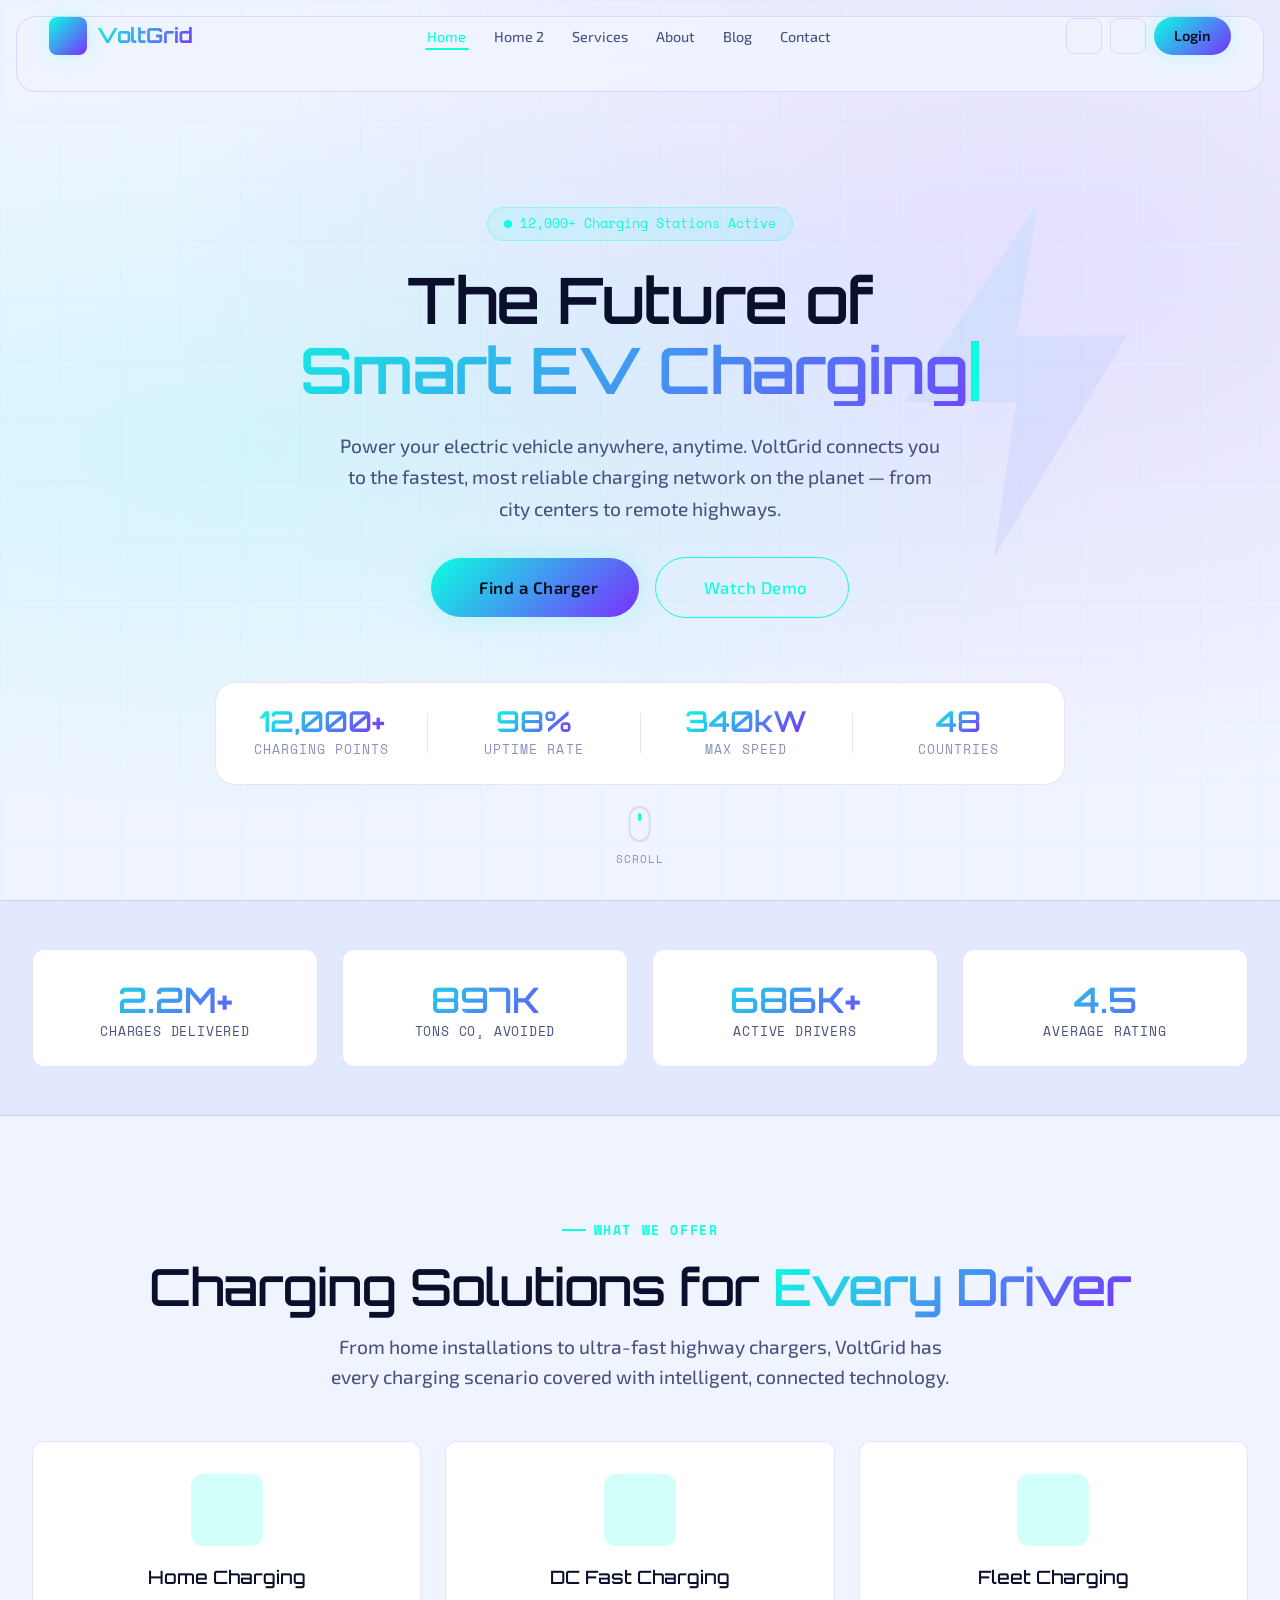
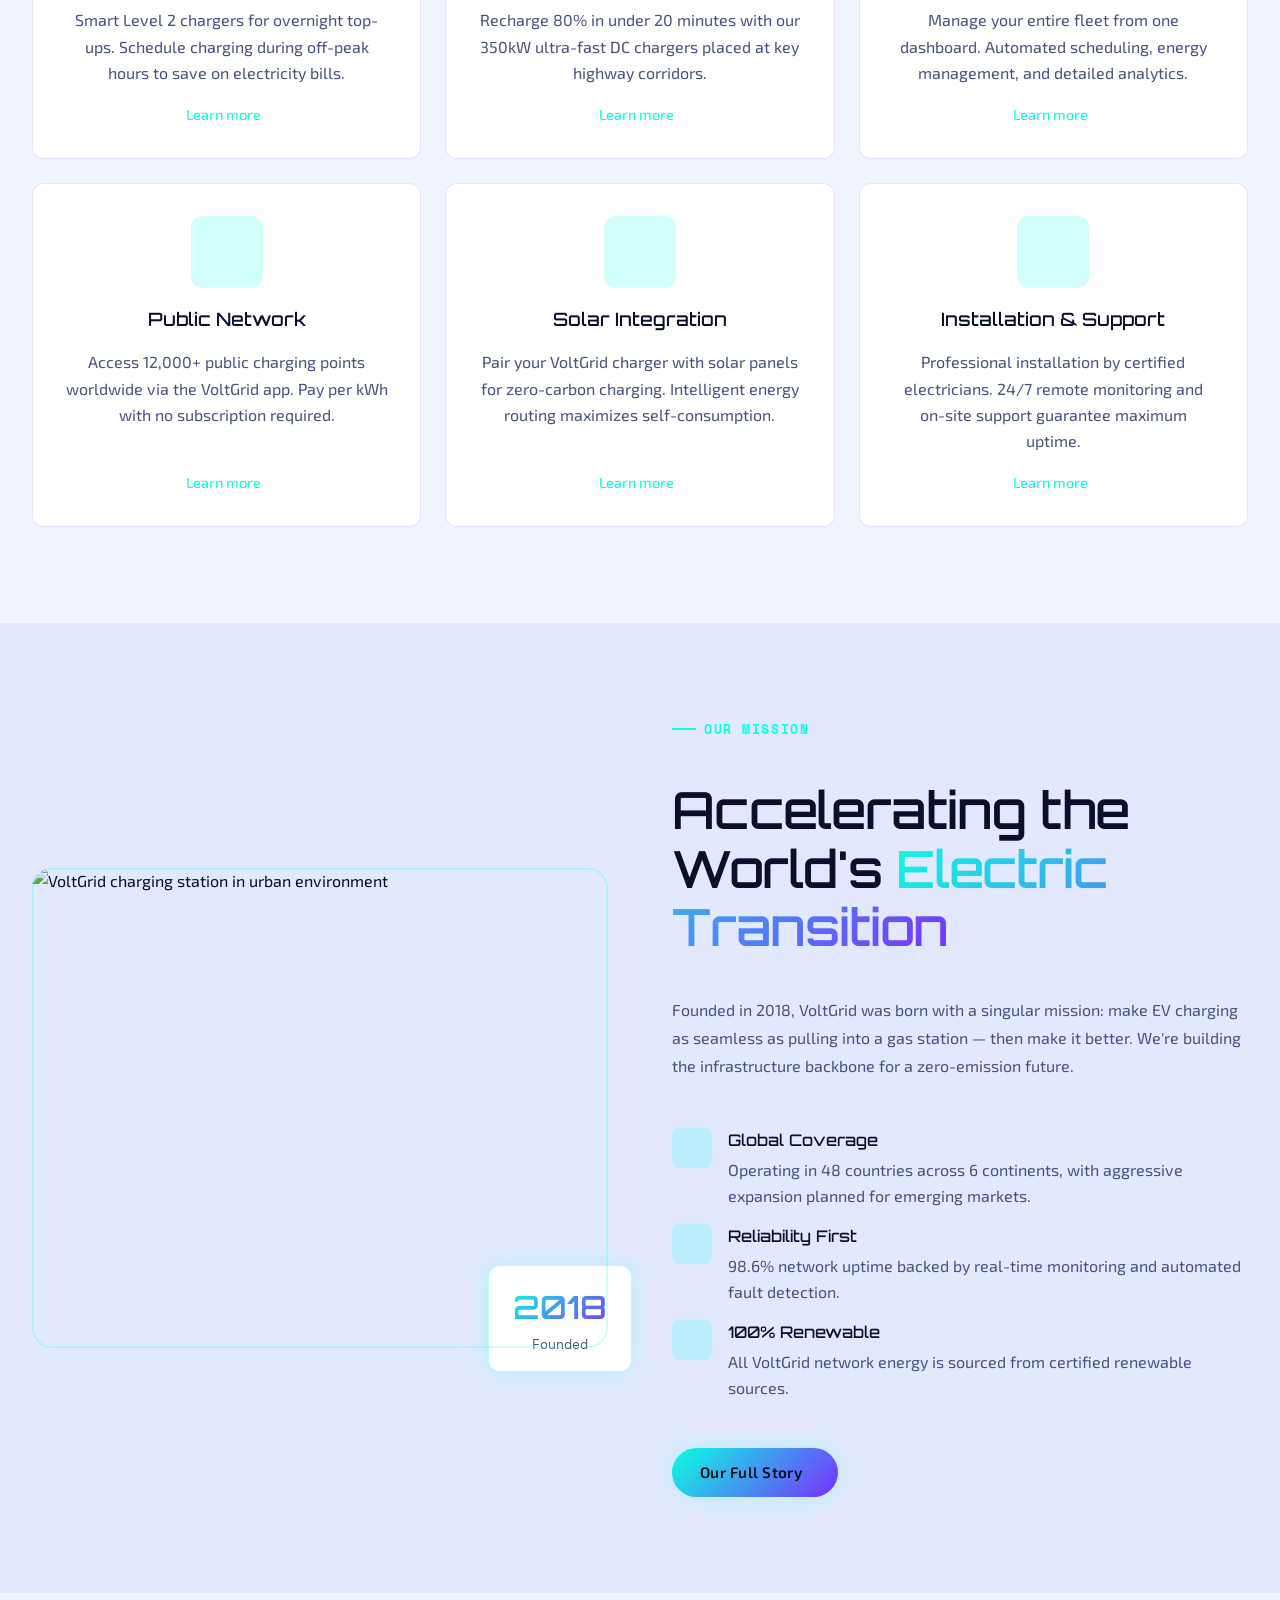
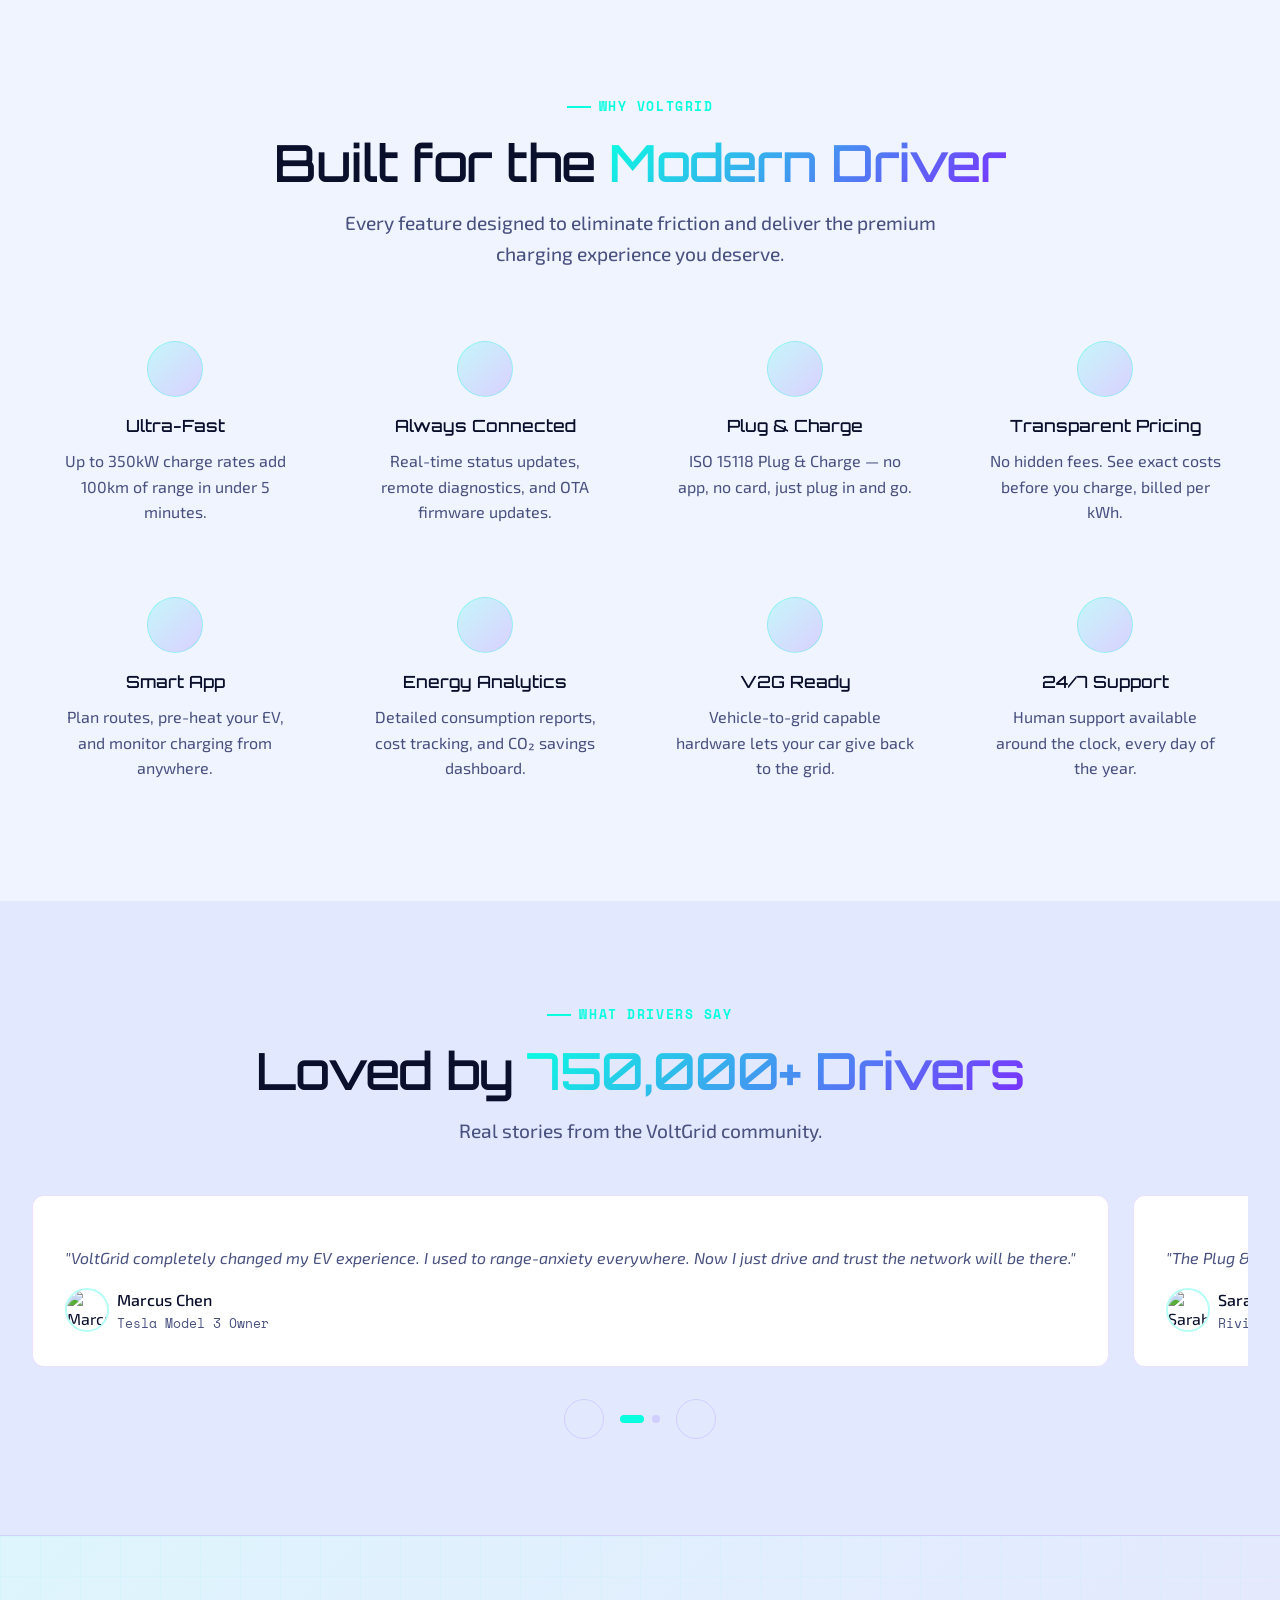
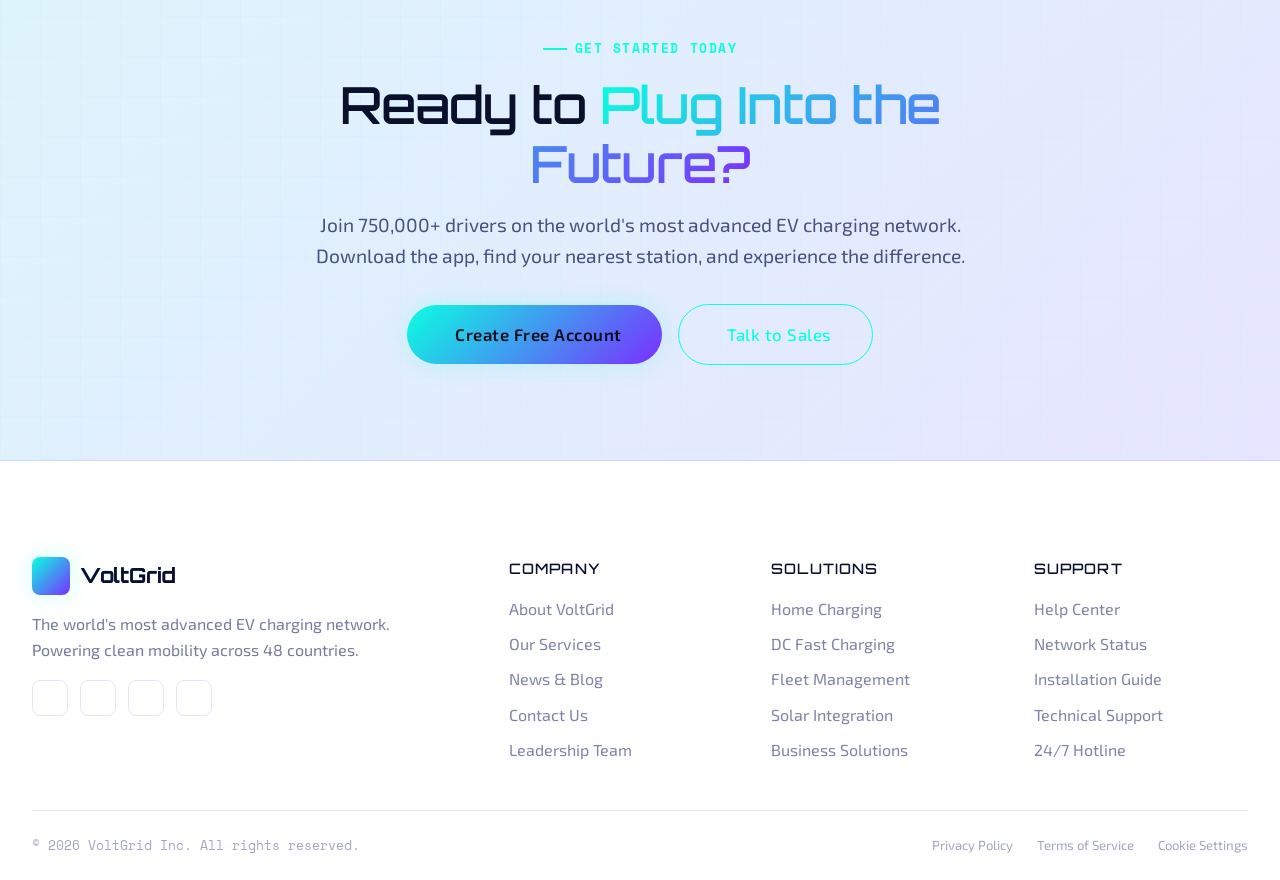
==== commit a500df35: "add the css" ====
--- a/index.html
+++ b/index.html
@@ -43,7 +43,6 @@
           <li><a href="about.html" class="nav-link">About</a></li>
           <li><a href="blog.html" class="nav-link">Blog</a></li>
           <li><a href="contact.html" class="nav-link">Contact</a></li>
-          <li><a href="dashboard.html" class="nav-link">Dashboard</a></li>
         </ul>
         <div class="nav-actions">
           <button class="btn-rtl" aria-label="Toggle RTL direction" title="Toggle text direction">
@@ -82,7 +81,6 @@
       <a href="about.html" class="drawer-link"><i class="ph ph-info"></i> About</a>
       <a href="blog.html" class="drawer-link"><i class="ph ph-newspaper"></i> Blog</a>
       <a href="contact.html" class="drawer-link"><i class="ph ph-envelope"></i> Contact</a>
-      <a href="dashboard.html" class="drawer-link"><i class="ph ph-squares-four"></i> Dashboard</a>
     </nav>
     <div class="drawer-footer">
       <span class="drawer-label">Preferences</span>
@@ -504,7 +502,7 @@
           </a>
           <p class="footer-desc">The world's most advanced EV charging network. Powering clean mobility across 48 countries.</p>
           <div class="footer-socials">
-            <a href="#" class="footer-social-link" aria-label="Twitter"><i class="ph ph-twitter-logo"></i></a>
+            <a href="#" class="footer-social-link" aria-label="X"><i class="ph ph-x-logo"></i></a>
             <a href="#" class="footer-social-link" aria-label="LinkedIn"><i class="ph ph-linkedin-logo"></i></a>
             <a href="#" class="footer-social-link" aria-label="Instagram"><i class="ph ph-instagram-logo"></i></a>
             <a href="#" class="footer-social-link" aria-label="YouTube"><i class="ph ph-youtube-logo"></i></a>
--- a/assets/css/style.css
+++ b/assets/css/style.css
@@ -33,8 +33,8 @@
   --color-nav-bg: rgba(240, 244, 255, 0.9);
   --color-nav-scrolled: rgba(240, 244, 255, 0.97);
   --color-drawer-bg: #FFFFFF;
-  --color-footer-bg: #0A0F2C;
-  --color-footer-text: #B0B8E0;
+  --color-footer-bg: #FFFFFF;
+  --color-footer-text: var(--color-text-muted);
 
   /* Typography */
   --font-heading: 'Orbitron', sans-serif;
@@ -433,22 +433,23 @@
    ============================================================ */
 .navbar {
   position: fixed;
-  inset-block-start: 0;
-  inset-inline-start: 0;
-  inset-inline-end: 0;
+  inset-block-start: var(--space-2);
+  inset-inline-start: var(--space-2);
+  inset-inline-end: var(--space-2);
   height: var(--nav-height);
   z-index: var(--z-nav);
   background: var(--color-nav-bg);
   backdrop-filter: blur(12px);
   -webkit-backdrop-filter: blur(12px);
-  border-block-end: 1px solid var(--color-border);
+  border: 1px solid var(--color-border);
+  border-radius: var(--radius-lg);
   transition: all var(--transition);
 }
 
 .navbar.scrolled {
   background: var(--color-nav-scrolled);
   box-shadow: 0 4px 32px rgba(0, 0, 0, 0.12);
-  border-block-end-color: var(--color-border-glow);
+  border-color: var(--color-border-glow);
 }
 
 .nav-inner {
@@ -744,7 +745,7 @@
   display: flex;
   align-items: center;
   overflow: hidden;
-  padding-block-start: var(--nav-height);
+  padding-block-start: calc(var(--nav-height) + var(--space-2));
 }
 
 /* Particle Canvas */
@@ -893,17 +894,22 @@
   display: flex;
   align-items: center;
   justify-content: center;
-  gap: var(--space-5);
+  gap: var(--space-4);
   padding: var(--space-3) var(--space-4);
   background: var(--color-surface);
   border: 1px solid var(--color-border);
   border-radius: var(--radius-lg);
-  max-width: 700px;
+  max-width: 850px;
   margin-inline: auto;
   animation: fadeInUp 0.9s ease 0.8s both;
 }
 
 .hero-stat {
+  flex: 1;
+  display: flex;
+  flex-direction: column;
+  align-items: center;
+  justify-content: center;
   text-align: center;
 }
 .hero-stat-num {
@@ -923,6 +929,7 @@
   margin-block-start: 0.25rem;
   text-transform: uppercase;
   letter-spacing: 0.08em;
+  white-space: nowrap;
 }
 .hero-stat-divider {
   width: 1px;
@@ -1124,7 +1131,6 @@
 .about-image-wrap {
   position: relative;
   border-radius: var(--radius-lg);
-  overflow: hidden;
 }
 .about-image-wrap img {
   width: 100%;
@@ -1451,12 +1457,12 @@
   grid-template-columns: 2fr 1fr 1fr 1fr;
   gap: var(--space-5);
   padding-block-end: var(--space-5);
-  border-block-end: 1px solid rgba(255, 255, 255, 0.08);
+  border-block-end: 1px solid var(--color-border);
 }
 
 .footer-brand .nav-logo-text {
   -webkit-text-fill-color: unset;
-  color: #fff;
+  color: var(--color-text);
 }
 
 .footer-desc {
@@ -1476,7 +1482,7 @@
   width: 36px;
   height: 36px;
   border-radius: var(--radius-sm);
-  border: 1px solid rgba(255, 255, 255, 0.12);
+  border: 1px solid var(--color-border);
   display: flex;
   align-items: center;
   justify-content: center;
@@ -1494,7 +1500,7 @@
   font-family: var(--font-heading);
   font-size: 0.9rem;
   font-weight: 520;
-  color: #fff;
+  color: var(--color-text);
   margin-block-end: var(--space-2);
   text-transform: uppercase;
   letter-spacing: 0.08em;
@@ -1674,7 +1680,7 @@
    17. PAGE HERO (Inner Pages)
    ============================================================ */
 .page-hero {
-  padding-block-start: calc(var(--nav-height) + var(--space-6));
+  padding-block-start: calc(var(--nav-height) + var(--space-2) + var(--space-6));
   padding-block-end: var(--space-6);
   text-align: center;
   position: relative;
@@ -1897,6 +1903,7 @@
 }
 
 .map-placeholder {
+  width: 100%;
   height: 200px;
   border-radius: var(--radius);
   overflow: hidden;
@@ -2053,7 +2060,7 @@
 .dashboard-layout {
   display: flex;
   min-height: 100vh;
-  padding-block-start: var(--nav-height);
+  padding-block-start: calc(var(--nav-height) + var(--space-2));
 }
 
 .sidebar {
@@ -2065,7 +2072,7 @@
   flex-direction: column;
   gap: var(--space-2);
   position: fixed;
-  inset-block: var(--nav-height) 0;
+  inset-block: calc(var(--nav-height) + var(--space-2)) 0;
   inset-inline-start: 0;
   overflow-y: auto;
   transition: transform var(--transition);
@@ -2316,7 +2323,7 @@
   justify-content: center;
   text-align: center;
   padding: var(--space-4);
-  padding-block-start: var(--nav-height);
+  padding-block-start: calc(var(--nav-height) + var(--space-2));
 }
 
 .error-code {
@@ -2575,7 +2582,7 @@
   min-height: 100vh;
   display: grid;
   grid-template-columns: 1fr 1fr;
-  padding-block-start: var(--nav-height);
+  padding-block-start: calc(var(--nav-height) + var(--space-2));
   overflow: hidden;
 }
 
@@ -2609,7 +2616,7 @@
    ============================================================ */
 .timeline {
   position: relative;
-  padding-inline-start: var(--space-4);
+  padding-inline-start: var(--space-5);
 }
 .timeline::before {
   content: '';
@@ -2623,13 +2630,13 @@
 .timeline-item {
   position: relative;
   padding-block-end: var(--space-4);
-  padding-inline-start: var(--space-4);
+  padding-inline-start: 0;
 }
 .timeline-item::before {
   content: '';
   position: absolute;
   inset-block-start: 6px;
-  inset-inline-start: -7px;
+  inset-inline-start: calc(-1 * var(--space-5) + 16px - 7px); /* -39px */
   width: 14px;
   height: 14px;
   border-radius: 50%;
@@ -2778,6 +2785,33 @@
   color: var(--color-text-muted);
 }
 
+/* Pagination */
+.pagination-btn {
+  width: 36px;
+  height: 36px;
+  border-radius: var(--radius-sm);
+  border: 1px solid var(--color-border);
+  background: transparent;
+  color: var(--color-text-muted);
+  font-family: var(--font-mono);
+  cursor: pointer;
+  transition: all var(--transition);
+  display: inline-flex;
+  align-items: center;
+  justify-content: center;
+}
+.pagination-btn:hover {
+  border-color: var(--color-primary);
+  color: var(--color-primary);
+  background: var(--color-primary-glow);
+}
+.pagination-btn.active {
+  border-color: var(--color-primary);
+  background: var(--color-primary);
+  color: var(--color-bg);
+  font-weight: 600;
+}
+
 .blog-sidebar {
   display: flex;
   flex-direction: column;
@@ -2823,8 +2857,9 @@
 }
 .team-img {
   width: 100%;
-  height: 220px;
+  height: 280px;
   object-fit: cover;
+  object-position: top center;
   transition: transform 0.5s ease;
 }
 .team-card:hover .team-img { transform: scale(1.04); }
@@ -2923,10 +2958,9 @@
 @media (max-width: 1024px) {
   /* Nav */
   .nav-links { display: none; }
-  .btn-theme { display: none; }
-  .btn-rtl { display: none; }
-  .btn-login { display: none; }
+  .navbar .btn-theme, .navbar .btn-rtl, .navbar .btn-login { display: none; }
   .btn-hamburger { display: flex; }
+  .drawer-actions .btn-theme, .drawer-actions .btn-rtl { display: flex; }
 
   /* Grids */
   .grid-4 { grid-template-columns: repeat(2, 1fr); }
@@ -3018,18 +3052,18 @@
    ============================================================ */
 [dir="rtl"] .section-label::before { order: 1; }
 [dir="rtl"] .service-link { flex-direction: row-reverse; }
-[dir="rtl"] .timeline { padding-inline-start: 0; padding-inline-end: var(--space-4); }
+[dir="rtl"] .timeline { padding-inline-start: 0; padding-inline-end: var(--space-5); }
 [dir="rtl"] .timeline::before {
   inset-inline-start: auto;
   inset-inline-end: 16px;
 }
 [dir="rtl"] .timeline-item {
   padding-inline-start: 0;
-  padding-inline-end: var(--space-4);
+  padding-inline-end: 0;
 }
 [dir="rtl"] .timeline-item::before {
   inset-inline-start: auto;
-  inset-inline-end: -7px;
+  inset-inline-end: calc(-1 * var(--space-5) + 16px - 7px);
 }
 [dir="rtl"] .blog-single-body blockquote {
   border-inline-start: none;
@@ -3055,3 +3089,19 @@
   .navbar, .footer, .sidebar { display: none; }
   body { background: white; color: black; }
 }
+
+/* Back to Top */
+.back-to-top { position: fixed; bottom: 30px; right: 30px; width: 45px; height: 45px; background: var(--color-primary); color: var(--color-bg); border: none; border-radius: 50%; display: flex; align-items: center; justify-content: center; font-size: 1.2rem; cursor: pointer; opacity: 0; visibility: hidden; transition: all 0.3s ease; z-index: 999; box-shadow: 0 4px 12px rgba(10, 255, 225, 0.4); }
+.back-to-top.show { opacity: 1; visibility: visible; }
+.back-to-top:hover { background: var(--color-primary-dark); transform: translateY(-3px); }
+[dir='rtl'] .back-to-top { right: auto; left: 30px; }
+
+/* FAQ Accordion */
+.faq-accordion { display: flex; flex-direction: column; gap: var(--space-2); max-width: 800px; margin-inline: auto; }
+.faq-item { background: var(--color-surface); border: 1px solid var(--color-border); border-radius: var(--radius-lg); overflow: hidden; transition: all var(--transition); }
+.faq-item:hover { border-color: var(--color-primary); }
+.faq-summary { font-family: var(--font-heading); font-size: 1.1rem; font-weight: 520; color: var(--color-text); padding: var(--space-3); cursor: pointer; display: flex; align-items: center; justify-content: space-between; list-style: none; }
+.faq-summary::-webkit-details-marker { display: none; }
+.faq-icon { color: var(--color-primary); font-size: 1.2rem; transition: transform var(--transition); }
+details[open] .faq-icon { transform: rotate(180deg); }
+.faq-content { padding: 0 var(--space-3) var(--space-3); color: var(--color-text-muted); font-size: var(--size-body); line-height: 1.6; }
